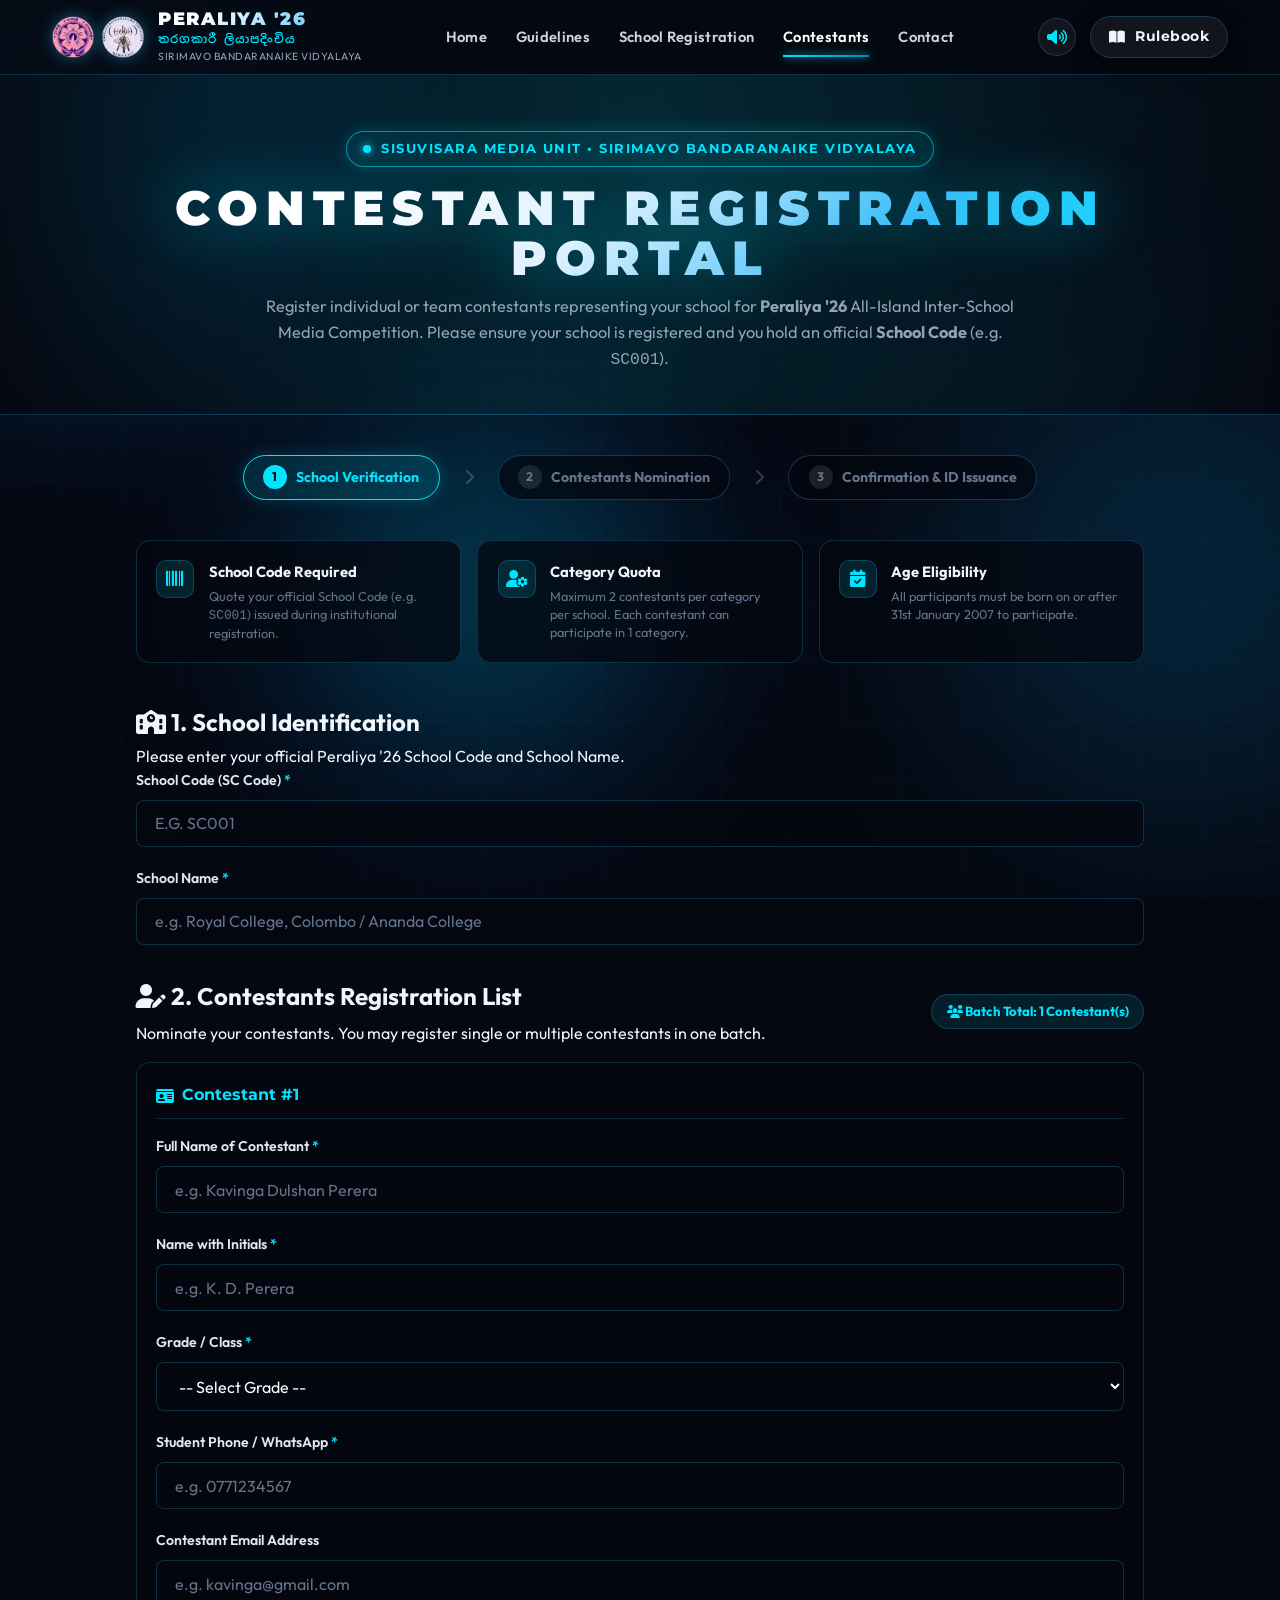
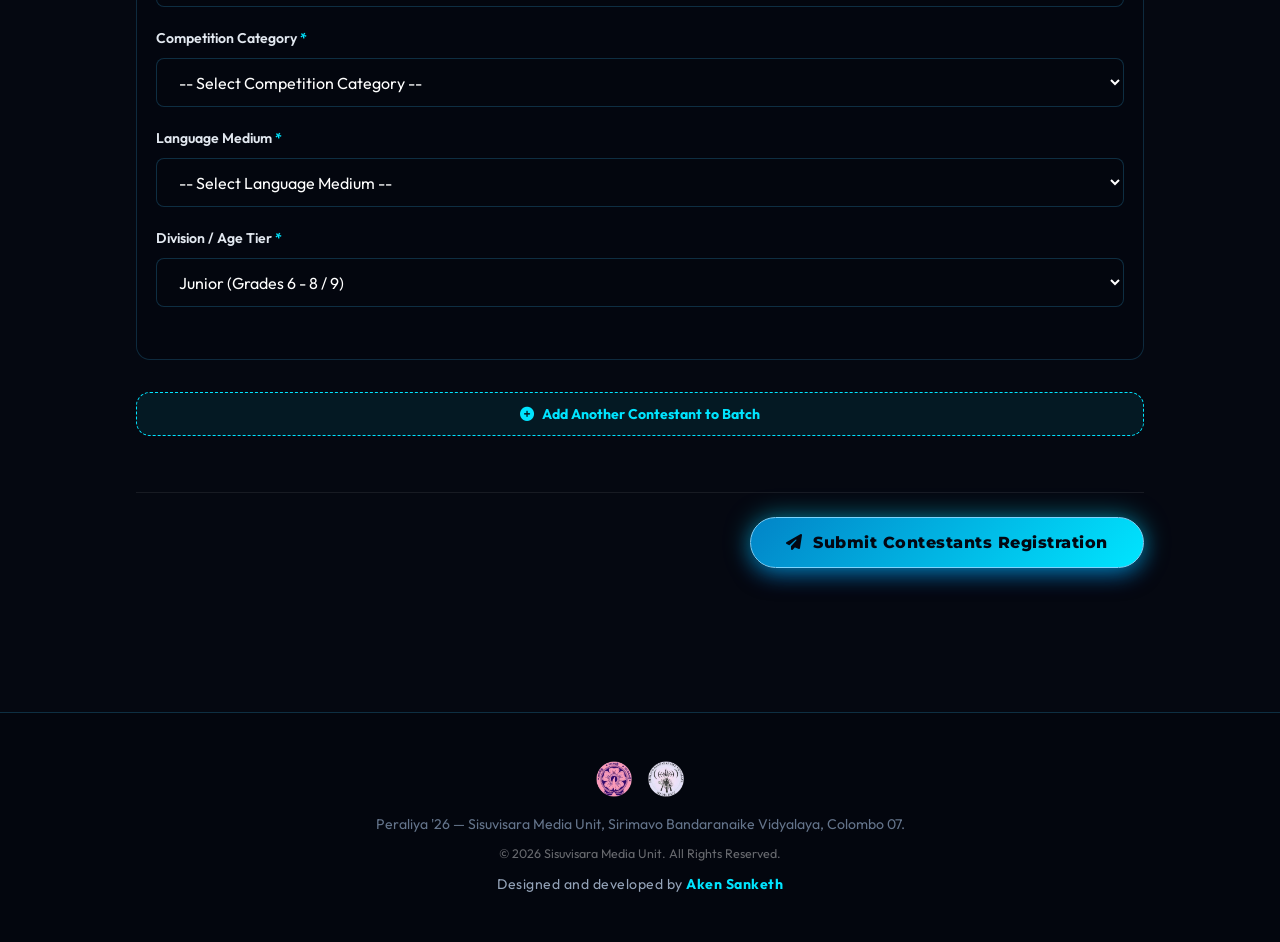
==== contestants.html @ d00009c5 "Update competition categories, contestants portal form fields, live Google Sheet verification, and f" ====
<!DOCTYPE html>
<html lang="en">

<head>
  <meta charset="UTF-8">
  <meta name="viewport" content="width=device-width, initial-scale=1.0">
  <title>Contestant Registration Portal — Peraliya '26 | Sirimavo Bandaranaike Vidyalaya</title>
  <meta name="description"
    content="Official contestant registration portal for Peraliya '26 All-Island Inter-School Media Competition organized by Sisuvisara Media Unit of Sirimavo Bandaranaike Vidyalaya.">
  <meta name="keywords"
    content="Peraliya 2026, Contestant Registration, Student Registration, Sirimavo Bandaranaike Vidyalaya, Sisuvisara Media Unit, Inter School Media Competition">

  <!-- Favicon -->
  <link rel="icon" type="image/png" href="assets/SBV_MediaUnit_logo.png">
  <link rel="apple-touch-icon" href="assets/SBV_MediaUnit_logo.png">

  <!-- Font Awesome Icons -->
  <link rel="stylesheet" href="https://cdnjs.cloudflare.com/ajax/libs/font-awesome/6.7.2/css/all.min.css">

  <!-- Core Stylesheet -->
  <link rel="stylesheet" href="styles.css">

  <style>
    .portal-hero {
      padding: 3.5rem 1rem 2.5rem;
      background: radial-gradient(circle at 50% 20%, rgba(0, 229, 255, 0.15) 0%, rgba(5, 8, 17, 0.98) 100%);
      border-bottom: 1px solid var(--border-cyan);
      text-align: center;
    }

    .portal-container {
      max-width: 1040px;
      margin: 0 auto;
      padding: 2.5rem 1rem 5rem;
    }

    .stepper-nav {
      display: flex;
      justify-content: center;
      align-items: center;
      gap: 1.5rem;
      margin-bottom: 2.5rem;
      flex-wrap: wrap;
    }

    .step-badge {
      display: flex;
      align-items: center;
      gap: 0.6rem;
      padding: 0.6rem 1.2rem;
      background: rgba(4, 7, 15, 0.7);
      border: 1px solid rgba(56, 189, 248, 0.25);
      border-radius: var(--radius-full);
      color: var(--text-muted);
      font-size: 0.88rem;
      font-weight: 700;
      transition: var(--transition);
    }

    .step-badge.active {
      background: rgba(0, 229, 255, 0.12);
      border-color: var(--color-cyan);
      color: var(--color-cyan);
      box-shadow: 0 0 15px rgba(0, 229, 255, 0.2);
    }

    .step-badge.completed {
      border-color: #10b981;
      color: #34d399;
      background: rgba(16, 185, 129, 0.1);
    }

    .step-num {
      width: 24px;
      height: 24px;
      border-radius: 50%;
      background: rgba(255, 255, 255, 0.1);
      display: flex;
      align-items: center;
      justify-content: center;
      font-size: 0.78rem;
    }

    .step-badge.active .step-num {
      background: var(--color-cyan);
      color: #050811;
    }

    .info-cards-grid {
      display: grid;
      grid-template-columns: repeat(auto-fit, minmax(220px, 1fr));
      gap: 1rem;
      margin-bottom: 2.5rem;
    }

    .info-card-item {
      background: rgba(4, 7, 15, 0.75);
      border: 1px solid rgba(56, 189, 248, 0.2);
      border-radius: var(--radius-md);
      padding: 1.2rem;
      display: flex;
      align-items: flex-start;
      gap: 0.9rem;
      backdrop-filter: blur(12px);
    }

    .info-card-icon {
      width: 38px;
      height: 38px;
      border-radius: 10px;
      background: rgba(0, 229, 255, 0.12);
      border: 1px solid var(--border-cyan);
      color: var(--color-cyan);
      display: flex;
      align-items: center;
      justify-content: center;
      font-size: 1.1rem;
      flex-shrink: 0;
    }

    .info-card-content h4 {
      color: #f1f5f9;
      font-size: 0.92rem;
      margin-bottom: 0.25rem;
    }

    .info-card-content p {
      color: var(--text-muted);
      font-size: 0.8rem;
      line-height: 1.4;
    }

    .verify-code-wrap {
      display: flex;
      gap: 0.75rem;
    }

    .btn-verify-code {
      background: linear-gradient(135deg, rgba(0, 229, 255, 0.2) 0%, rgba(2, 132, 199, 0.25) 100%);
      border: 1px solid var(--border-cyan-bright);
      color: var(--color-cyan);
      padding: 0 1.2rem;
      border-radius: var(--radius-md);
      font-weight: 700;
      cursor: pointer;
      white-space: nowrap;
      transition: var(--transition);
    }

    .btn-verify-code:hover {
      background: var(--color-cyan);
      color: #050811;
      box-shadow: 0 0 15px var(--color-cyan-glow);
    }

    .school-verification-status {
      margin-top: 0.5rem;
      font-size: 0.84rem;
      display: flex;
      align-items: center;
      gap: 0.4rem;
    }

    .contestant-card-header {
      display: flex;
      justify-content: space-between;
      align-items: center;
      margin-bottom: 1rem;
      padding-bottom: 0.6rem;
      border-bottom: 1px solid rgba(56, 189, 248, 0.2);
    }

    .contestant-card-title {
      font-family: var(--font-heading);
      color: var(--color-cyan);
      font-size: 1rem;
      font-weight: 700;
      display: flex;
      align-items: center;
      gap: 0.5rem;
    }

    .category-group-links {
      display: grid;
      grid-template-columns: repeat(auto-fit, minmax(220px, 1fr));
      gap: 0.75rem;
      margin-top: 1rem;
    }

    .cat-group-link-btn {
      display: flex;
      align-items: center;
      gap: 0.6rem;
      background: rgba(37, 211, 102, 0.1);
      border: 1px solid rgba(37, 211, 102, 0.3);
      color: #86efac;
      padding: 0.65rem 0.9rem;
      border-radius: var(--radius-md);
      text-decoration: none;
      font-size: 0.84rem;
      font-weight: 600;
      transition: var(--transition);
    }

    .cat-group-link-btn:hover {
      background: #25d366;
      color: #050811;
      box-shadow: 0 0 15px rgba(37, 211, 102, 0.4);
    }

    @media print {
      body { background: #fff !important; color: #000 !important; }
      .site-header, .site-footer, .ambient-fx-wrap, .grid-overlay, .portal-hero, .stepper-nav, .info-cards-grid, .btn-secondary-glass, .btn-primary-glow { display: none !important; }
      .modal-backdrop { background: transparent !important; }
      .modal-card { border: 1px solid #000 !important; background: #fff !important; color: #000 !important; box-shadow: none !important; max-width: 100% !important; }
      .modal-card * { color: #000 !important; }
    }
  </style>
</head>

<body>

  <!-- Ambient Background FX -->
  <div class="ambient-fx-wrap">
    <div class="glow-orb orb-1"></div>
    <div class="glow-orb orb-2"></div>
    <div class="glow-orb orb-3"></div>
  </div>
  <div class="grid-overlay"></div>

  <!-- Site Content Container -->
  <div class="site-content">

    <!-- Header / Navigation Bar -->
    <header class="site-header">
      <div class="container header-container">
        <a href="index.html" class="header-brand">
          <div class="header-logos">
            <img src="assets/SBV_logo.png" alt="Sirimavo Bandaranaike Vidyalaya" class="brand-crest" width="44"
              height="44">
            <img src="assets/SBV_MediaUnit_logo.png" alt="Sisuvisara Media Unit" class="brand-crest" width="44"
              height="44">
          </div>
          <div class="brand-text">
            <span class="brand-title">PERALIYA '26</span>
            <span class="brand-sinhala">තරගකාරී ලියාපදිංචිය</span>
            <span class="brand-school">Sirimavo Bandaranaike Vidyalaya</span>
          </div>
        </a>

        <!-- Desktop Navigation -->
        <nav class="desktop-nav" aria-label="Main Navigation">
          <a href="index.html" class="nav-link">Home</a>
          <a href="guidelines.html" class="nav-link">Guidelines</a>
          <a href="index.html#register" class="nav-link">School Registration</a>
          <a href="contestants.html" class="nav-link active">Contestants</a>
          <a href="index.html#contact" class="nav-link">Contact</a>
        </nav>

        <!-- Header Actions -->
        <div class="header-actions">
          <button type="button" class="btn-audio-toggle" id="audio-toggle-btn" aria-label="Toggle Interface Audio"
            title="Interface Audio">
            <i class="fa-solid fa-volume-high"></i>
          </button>
          <a href="guidelines.html" class="btn-secondary-glass" style="padding: 0.55rem 1.1rem; font-size: 0.88rem; text-decoration: none;">
            <i class="fa-solid fa-book-open"></i> Rulebook
          </a>
          <button type="button" class="hamburger" id="hamburger-btn" aria-label="Open Mobile Menu"
            aria-expanded="false">
            <span class="hamburger-line"></span>
            <span class="hamburger-line"></span>
            <span class="hamburger-line"></span>
          </button>
        </div>
      </div>
    </header>

    <!-- Mobile Navigation Drawer -->
    <div class="mobile-nav" id="mobile-nav" aria-label="Mobile Navigation">
      <div class="mobile-nav-links">
        <a href="index.html">Home</a>
        <a href="guidelines.html">Rules &amp; Regulations</a>
        <a href="index.html#register">School Registration</a>
        <a href="contestants.html">Contestant Registration</a>
        <a href="index.html#contact">Contact Unit</a>
      </div>
    </div>

    <!-- Main Portal Area -->
    <main>
      
      <!-- Hero Banner -->
      <section class="portal-hero">
        <div class="container">
          <div class="hero-tag-badge" style="margin-bottom: 1rem;">
            <span class="badge-pulse-dot"></span>
            <span>SISUVISARA MEDIA UNIT • SIRIMAVO BANDARANAIKE VIDYALAYA</span>
          </div>
          <h1 class="hero-main-title" style="font-size: clamp(2rem, 4.5vw, 3rem); margin-bottom: 0.6rem;">
            CONTESTANT REGISTRATION PORTAL
          </h1>
          <p style="color: var(--text-secondary); max-width: 760px; margin-inline: auto; font-size: 1.02rem; line-height: 1.6;">
            Register individual or team contestants representing your school for <strong>Peraliya '26</strong> All-Island Inter-School Media Competition. Please ensure your school is registered and you hold an official <strong>School Code</strong> (e.g. <code>SC001</code>).
          </p>
        </div>
      </section>

      <!-- Portal Form Container -->
      <div class="portal-container">

        <!-- Stepper Navigation Header -->
        <div class="stepper-nav">
          <div class="step-badge active" id="step-badge-1">
            <div class="step-num">1</div>
            <span>School Verification</span>
          </div>
          <div style="color: rgba(255, 255, 255, 0.2);"><i class="fa-solid fa-chevron-right"></i></div>
          <div class="step-badge" id="step-badge-2">
            <div class="step-num">2</div>
            <span>Contestants Nomination</span>
          </div>
          <div style="color: rgba(255, 255, 255, 0.2);"><i class="fa-solid fa-chevron-right"></i></div>
          <div class="step-badge" id="step-badge-3">
            <div class="step-num">3</div>
            <span>Confirmation &amp; ID Issuance</span>
          </div>
        </div>

        <!-- Information Quick Cards -->
        <div class="info-cards-grid">
          <div class="info-card-item">
            <div class="info-card-icon"><i class="fa-solid fa-barcode"></i></div>
            <div class="info-card-content">
              <h4>School Code Required</h4>
              <p>Quote your official School Code (e.g. <code>SC001</code>) issued during institutional registration.</p>
            </div>
          </div>
          <div class="info-card-item">
            <div class="info-card-icon"><i class="fa-solid fa-user-gear"></i></div>
            <div class="info-card-content">
              <h4>Category Quota</h4>
              <p>Maximum 2 contestants per category per school. Each contestant can participate in 1 category.</p>
            </div>
          </div>
          <div class="info-card-item">
            <div class="info-card-icon"><i class="fa-solid fa-calendar-check"></i></div>
            <div class="info-card-content">
              <h4>Age Eligibility</h4>
              <p>All participants must be born on or after 31st January 2007 to participate.</p>
            </div>
          </div>

        </div>

        <!-- Registration Form Card -->
        <div class="form-card-container">
          <form id="contestant-registration-form" novalidate>

            <!-- SECTION 1: SCHOOL IDENTIFICATION -->
            <div class="form-section-block" id="section-school-verification">
              <h2 class="form-section-title">
                <i class="fa-solid fa-school"></i>
                1. School Identification
              </h2>
              <p class="form-section-desc">
                Please enter your official Peraliya '26 School Code and School Name.
              </p>

              <div class="form-grid">
                <div class="form-group span-2">
                  <label for="school-code" class="form-label">
                    School Code (SC Code) <span class="required-star">*</span>
                  </label>
                  <input type="text" id="school-code" name="schoolCode" class="form-input"
                    placeholder="e.g. SC001" style="text-transform: uppercase;" required>
                </div>

                <div class="form-group span-2">
                  <label for="school-name" class="form-label">
                    School Name <span class="required-star">*</span>
                  </label>
                  <input type="text" id="school-name" name="schoolName" class="form-input"
                    placeholder="e.g. Royal College, Colombo / Ananda College" required>
                </div>
              </div>
            </div>

            <!-- SECTION 2: DYNAMIC CONTESTANTS NOMINATION -->
            <div class="form-section-block" id="section-contestants-list">
              <div style="display: flex; justify-content: space-between; align-items: center; flex-wrap: wrap; gap: 1rem; margin-bottom: 1rem;">
                <div>
                  <h2 class="form-section-title" style="margin-bottom: 0.2rem;">
                    <i class="fa-solid fa-user-pen"></i>
                    2. Contestants Registration List
                  </h2>
                  <p class="form-section-desc" style="margin-bottom: 0;">
                    Nominate your contestants. You may register single or multiple contestants in one batch.
                  </p>
                </div>
                <div style="background: rgba(0,229,255,0.1); border: 1px solid var(--border-cyan); border-radius: var(--radius-full); padding: 0.35rem 0.9rem; font-size: 0.82rem; color: var(--color-cyan); font-weight: 700;">
                  <i class="fa-solid fa-users"></i> Batch Total: <span id="contestant-count-badge">1</span> Contestant(s)
                </div>
              </div>

              <!-- Dynamic Contestants Wrap -->
              <div class="contestants-dynamic-wrap" id="contestants-dynamic-container">
                
                <!-- Contestant Entry Card (Template / Initial 1) -->
                <div class="contestant-entry-card" data-index="0">
                  <div class="contestant-card-header">
                    <span class="contestant-card-title">
                      <i class="fa-solid fa-id-card"></i> Contestant #1
                    </span>
                    <button type="button" class="btn-remove-contestant" title="Remove Contestant" style="display: none;" onclick="removeContestantCard(this)">
                      <i class="fa-solid fa-xmark"></i>
                    </button>
                  </div>

                  <div class="form-grid">
                    <div class="form-group span-2">
                      <label class="form-label">Full Name of Contestant <span class="required-star">*</span></label>
                      <input type="text" name="contestant_fullName_0" class="form-input contestant-fullname" placeholder="e.g. Kavinga Dulshan Perera" required>
                    </div>

                    <div class="form-group">
                      <label class="form-label">Name with Initials <span class="required-star">*</span></label>
                      <input type="text" name="contestant_shortName_0" class="form-input contestant-shortname" placeholder="e.g. K. D. Perera" required>
                    </div>

                    <div class="form-group">
                      <label class="form-label">Grade / Class <span class="required-star">*</span></label>
                      <select name="contestant_grade_0" class="form-select contestant-grade" required>
                        <option value="">-- Select Grade --</option>
                        <option value="Grade 6">Grade 6</option>
                        <option value="Grade 7">Grade 7</option>
                        <option value="Grade 8">Grade 8</option>
                        <option value="Grade 9">Grade 9</option>
                        <option value="Grade 10">Grade 10</option>
                        <option value="Grade 11">Grade 11</option>
                        <option value="Grade 12">Grade 12</option>
                        <option value="Grade 13">Grade 13</option>
                      </select>
                    </div>

                    <div class="form-group">
                      <label class="form-label">Student Phone / WhatsApp <span class="required-star">*</span></label>
                      <input type="tel" name="contestant_phone_0" class="form-input contestant-phone" placeholder="e.g. 0771234567" required>
                    </div>

                    <div class="form-group">
                      <label class="form-label">Contestant Email Address</label>
                      <input type="email" name="contestant_email_0" class="form-input contestant-email" placeholder="e.g. kavinga@gmail.com">
                    </div>

                    <div class="form-group span-2">
                      <label class="form-label">Competition Category <span class="required-star">*</span></label>
                      <select name="contestant_category_0" class="form-select contestant-category" required onchange="updateDivisionOptions(this)">
                        <option value="">-- Select Competition Category --</option>
                        <option value="News Presenting">News Presenting (ප්‍රවෘත්ති නිවේදනය)</option>
                        <option value="News Editing">News Editing (පුවත් සංස්කරණය)</option>
                        <option value="Program Presenting">Program Presenting (වැඩසටහන් ඉදිරිපත් කිරීම)</option>
                        <option value="Dubbing">Dubbing (හඬකැවීම්)</option>
                        <option value="Sports Commentary">Sports Commentary (ක්‍රීඩා විස්තර විචාරය)</option>
                        <option value="Cartoon Drawing">Cartoon Drawing (කාටූන් ඇඳීම)</option>
                        <option value="Photography">Photography (ඡායාරූපකරණය)</option>
                        <option value="Videography">Videography (වීඩියෝකරණය)</option>
                        <option value="Technical">Technical (තාක්ෂණික)</option>
                        <option value="Graphic Designing">Graphic Designing (ප්‍රස්ථාරික නිර්මාණකරණය)</option>
                      </select>
                    </div>

                    <div class="form-group">
                      <label class="form-label">Language Medium <span class="required-star">*</span></label>
                      <select name="contestant_medium_0" class="form-select contestant-medium" required>
                        <option value="">-- Select Language Medium --</option>
                        <option value="Sinhala">Sinhala (සිංහල)</option>
                        <option value="English">English</option>
                      </select>
                    </div>

                    <div class="form-group">
                      <label class="form-label">Division / Age Tier <span class="required-star">*</span></label>
                      <select name="contestant_division_0" class="form-select contestant-division" required>
                        <option value="Junior">Junior (Grades 6 - 8 / 9)</option>
                        <option value="Intermediate">Intermediate (Grades 9 - 11)</option>
                        <option value="Senior">Senior (Grades 12 - 13)</option>
                        <option value="Open">Open Category</option>
                      </select>
                    </div>


                  </div>
                </div>

              </div>

              <!-- Add Another Contestant Button -->
              <button type="button" class="btn-add-contestant" id="btn-add-contestant">
                <i class="fa-solid fa-plus-circle"></i> Add Another Contestant to Batch
              </button>
            </div>



            <!-- Submit Button Bar -->
            <div class="form-nav-buttons" style="justify-content: flex-end;">
              <button type="submit" class="btn-primary-glow" id="btn-submit-contestants" style="padding: 0.95rem 2.2rem; font-size: 1rem;">
                <i class="fa-solid fa-paper-plane"></i> Submit Contestants Registration
              </button>
            </div>

          </form>
        </div>

      </div>

    </main>

    <!-- Footer -->
    <footer class="site-footer" style="background: rgba(4, 7, 15, 0.95); border-top: 1px solid var(--border-cyan); padding: 3rem 1rem; text-align: center; margin-top: 4rem;">
      <div class="container">
        <div style="display: flex; justify-content: center; gap: 1rem; margin-bottom: 1rem;">
          <img src="assets/SBV_logo.png" alt="SBV Crest" width="36" height="36">
          <img src="assets/SBV_MediaUnit_logo.png" alt="Media Unit Crest" width="36" height="36">
        </div>
        <p style="color: var(--text-muted); font-size: 0.88rem; margin-bottom: 0.5rem;">
          Peraliya '26 — Sisuvisara Media Unit, Sirimavo Bandaranaike Vidyalaya, Colombo 07.
        </p>
        <p style="color: rgba(255, 255, 255, 0.4); font-size: 0.78rem;">
          &copy; 2026 Sisuvisara Media Unit. All Rights Reserved.
        </p>
        <p class="footer-credit" style="color: var(--text-secondary); font-size: 0.88rem; margin-top: 0.5rem; letter-spacing: 0.5px;">
          Designed and developed by <span style="color: var(--color-cyan); font-weight: 700;">Aken Sanketh</span>
        </p>
      </div>
    </footer>

  </div>

  <!-- SUCCESS CONFIRMATION MODAL -->
  <div id="contestants-success-modal" class="modal-backdrop" aria-hidden="true" style="display: none; position: fixed; inset: 0; background: rgba(2, 4, 10, 0.88); backdrop-filter: blur(16px); z-index: 9999; align-items: center; justify-content: center; padding: 1.5rem; overflow-y: auto;">
    <div class="modal-card" style="background: #060c1a; border: 1px solid var(--border-cyan); border-radius: var(--radius-lg); max-width: 720px; width: 100%; padding: clamp(1.5rem, 4vw, 2.5rem); box-shadow: 0 0 50px rgba(0, 229, 255, 0.25); position: relative;">
      
      <div style="text-align: center; margin-bottom: 1.5rem;">
        <div style="width: 64px; height: 64px; border-radius: 50%; background: rgba(0,229,255,0.15); border: 2px solid var(--color-cyan); color: var(--color-cyan); display: flex; align-items: center; justify-content: center; font-size: 1.8rem; margin: 0 auto 1rem; box-shadow: 0 0 25px var(--color-cyan-glow);">
          <i class="fa-solid fa-user-check"></i>
        </div>
        <h3 style="color: #ffffff; font-family: var(--font-heading); font-size: 1.6rem; margin-bottom: 0.3rem;">
          CONTESTANT REGISTRATION SUCCESSFUL!
        </h3>
        <p style="color: #94a3b8; font-size: 0.92rem;">
          Contestants have been registered for <strong id="modal-school-display">Peraliya '26</strong>.
        </p>
      </div>

      <!-- Registration Summary Table -->
      <div style="background: rgba(4,7,15,0.85); border: 1px dashed var(--border-cyan); border-radius: var(--radius-md); padding: 1.25rem; margin-bottom: 1.5rem; max-height: 240px; overflow-y: auto;">
        <div style="font-size: 0.78rem; text-transform: uppercase; color: var(--text-muted); letter-spacing: 1.5px; margin-bottom: 0.75rem; border-bottom: 1px solid rgba(56,189,248,0.2); padding-bottom: 0.4rem; display: flex; justify-content: space-between;">
          <span>Contestant Ref ID &amp; Name</span>
          <span>Category &amp; Medium</span>
        </div>
        <div id="modal-contestants-list">
          <!-- Dynamically populated -->
        </div>
      </div>

      <!-- Category WhatsApp Groups Notice -->
      <div style="background: rgba(37, 211, 102, 0.08); border: 1px solid rgba(37, 211, 102, 0.35); border-radius: var(--radius-md); padding: 1.25rem; margin-bottom: 1.5rem;">
        <div style="font-size: 0.95rem; font-weight: 700; color: #86efac; margin-bottom: 0.35rem; display: flex; align-items: center; gap: 0.5rem;">
          <i class="fa-brands fa-whatsapp" style="font-size: 1.25rem; color: #25d366;"></i>
          <span>Official Contestants Category WhatsApp Groups</span>
        </div>
        <p style="font-size: 0.84rem; color: #cbd5e1; line-height: 1.5; margin-bottom: 0.75rem;">
          Contestants must join their respective Category WhatsApp group to receive scripts, submission links, time slots, and competition announcements:
        </p>
        <div class="category-group-links" id="modal-whatsapp-links">
          <a href="https://chat.whatsapp.com/KbjkcNu6pmpCbvDxAJhKCp" target="_blank" class="cat-group-link-btn">
            <i class="fa-brands fa-whatsapp"></i> General Contestants Group
          </a>
        </div>
      </div>

      <!-- Modal Action Buttons -->
      <div style="display: flex; gap: 1rem; justify-content: center; flex-wrap: wrap;">
        <button type="button" class="btn-secondary-glass" onclick="window.print()" style="padding: 0.7rem 1.4rem;">
          <i class="fa-solid fa-print"></i> Print Confirmation Slip
        </button>
        <button type="button" class="btn-primary-glow" onclick="closeContestantModal()" style="padding: 0.7rem 2rem;">
          <i class="fa-solid fa-check"></i> Done &amp; Close
        </button>
      </div>

    </div>
  </div>

  <!-- Scripts -->
  <script src="config.js"></script>
  <script>
    // Audio Sound Effects Synthesizer (Matching app.js Web Audio API)
    const AudioFX = {
      ctx: null,
      init() {
        if (!this.ctx && typeof (window.AudioContext || window.webkitAudioContext) !== 'undefined') {
          this.ctx = new (window.AudioContext || window.webkitAudioContext)();
        }
      },
      playClick() {
        try {
          this.init();
          if (!this.ctx) return;
          const osc = this.ctx.createOscillator();
          const gain = this.ctx.createGain();
          osc.type = 'sine';
          osc.frequency.setValueAtTime(800, this.ctx.currentTime);
          osc.frequency.exponentialRampToValueAtTime(400, this.ctx.currentTime + 0.05);
          gain.gain.setValueAtTime(0.12, this.ctx.currentTime);
          gain.gain.exponentialRampToValueAtTime(0.01, this.ctx.currentTime + 0.05);
          osc.connect(gain);
          gain.connect(this.ctx.destination);
          osc.start();
          osc.stop(this.ctx.currentTime + 0.05);
        } catch (e) {}
      },
      playSuccess() {
        try {
          this.init();
          if (!this.ctx) return;
          const now = this.ctx.currentTime;
          const osc = this.ctx.createOscillator();
          const gain = this.ctx.createGain();
          osc.type = 'triangle';
          osc.frequency.setValueAtTime(523.25, now); // C5
          osc.frequency.setValueAtTime(659.25, now + 0.1); // E5
          osc.frequency.setValueAtTime(783.99, now + 0.2); // G5
          osc.frequency.setValueAtTime(1046.50, now + 0.3); // C6
          gain.gain.setValueAtTime(0.2, now);
          gain.gain.exponentialRampToValueAtTime(0.01, now + 0.5);
          osc.connect(gain);
          gain.connect(this.ctx.destination);
          osc.start(now);
          osc.stop(now + 0.5);
        } catch (e) {}
      }
    };

    let cardCount = 1;

    // Verify & Auto-fill School Code Function
    async function verifyAndAutofillSchoolCode(codeToVerify) {
      const codeInput = document.getElementById('school-code');
      const codeVal = (codeToVerify || codeInput.value).trim();
      const statusDiv = document.getElementById('school-verify-status');

      if (!codeVal) {
        statusDiv.innerHTML = '<span style="color: #f87171;"><i class="fa-solid fa-triangle-exclamation"></i> Please enter a School Code first.</span>';
        return;
      }

      codeInput.value = codeVal.toUpperCase();
      statusDiv.innerHTML = '<span style="color: var(--color-cyan);"><i class="fa-solid fa-spinner fa-spin"></i> Verifying code with database...</span>';

      let foundSchool = null;

      // 1. Direct Live Google Sheet CSV Fetch (Natively supports CORS Access-Control-Allow-Origin: *)
      try {
        const sheetId = typeof CONFIG !== 'undefined' && CONFIG.SPREADSHEET_ID ? CONFIG.SPREADSHEET_ID : "1fHLmBIICtzFRmSsMANHo2c6yxS1T7yDW-WPl58szVq4";
        const csvUrl = `https://docs.google.com/spreadsheets/d/${sheetId}/export?format=csv`;
        const csvRes = await fetch(csvUrl);
        if (csvRes.ok) {
          const csvText = await csvRes.text();
          
          // CSV Parser
          const parseCSVLines = (text) => {
            const rows = [];
            let row = [''];
            let inQuotes = false;
            for (let i = 0; i < text.length; i++) {
              const c = text[i];
              const next = text[i+1];
              if (c === '"') {
                if (inQuotes && next === '"') { row[row.length - 1] += '"'; i++; }
                else { inQuotes = !inQuotes; }
              } else if (c === ',' && !inQuotes) {
                row.push('');
              } else if ((c === '\r' || c === '\n') && !inQuotes) {
                if (c === '\r' && next === '\n') i++;
                rows.push(row);
                row = [''];
              } else {
                row[row.length - 1] += c;
              }
            }
            if (row.length > 1 || row[0] !== '') rows.push(row);
            return rows;
          };

          const rows = parseCSVLines(csvText);
          const targetCode = codeVal.toUpperCase();

          for (let r of rows) {
            const codeInRow = (r[1] || '').trim().toUpperCase();
            if (codeInRow === targetCode) {
              foundSchool = {
                valid: true,
                schoolCode: codeInRow,
                schoolName: (r[2] || '').trim(),
                teacherName: (r[7] || '').trim(),
                teacherPhone: (r[8] || r[9] || '').trim()
              };
              break;
            }
          }
        }
      } catch (csvErr) {
        console.warn('Google Sheet CSV direct lookup error:', csvErr);
      }

      // 2. Try Local Node Server API
      if (!foundSchool) {
        try {
          const res = await fetch(`/api/verify-school-code?code=${encodeURIComponent(codeVal)}`);
          const data = await res.json();
          if (data.valid && data.schoolName) {
            foundSchool = data;
          }
        } catch (err) {
          console.warn('Local API verify call failed:', err);
        }
      }

      // 3. Check Google Sheet Apps Script Web App endpoint if needed
      if (!foundSchool && typeof CONFIG !== 'undefined' && CONFIG.GOOGLE_SHEET_WEBAPP_URL) {
        try {
          const sheetRes = await fetch(`${CONFIG.GOOGLE_SHEET_WEBAPP_URL}?code=${encodeURIComponent(codeVal)}`);
          const sheetData = await sheetRes.json();
          if (sheetData.valid && sheetData.schoolName) {
            foundSchool = sheetData;
          }
        } catch (err) {
          console.warn('Google Sheet Apps Script verification lookup failed:', err);
        }
      }

      // Fallback check in pre-seeded database & browser localStorage history if API didn't return
      if (!foundSchool) {
        const preseededSchools = [
          { schoolCode: 'SC001', refCode: 'SC001', schoolName: 'D. S. Senanayake College', teacherName: 'Mrs. K. Jayawardena', teacherPhone: '0773456789' },
          { schoolCode: 'SC002', refCode: 'SC002', schoolName: 'Ananda College, Colombo 10', teacherName: 'Mr. Perera', teacherPhone: '0771234567' },
          { schoolCode: 'SC003', refCode: 'SC003', schoolName: 'Royal College, Colombo 07', teacherName: 'Mr. N. Fernando', teacherPhone: '0778772765' },
          { schoolCode: 'SC004', refCode: 'SC004', schoolName: 'Visakha Vidyalaya, Colombo 05', teacherName: 'Mrs. S. Silva', teacherPhone: '0712345678' },
          { schoolCode: 'SC005', refCode: 'SC005', schoolName: 'Sirimavo Bandaranaike Vidyalaya', teacherName: 'Ms. Thiyamini', teacherPhone: '0782376050' }
        ];

        try {
          const localRegs = JSON.parse(localStorage.getItem('peraliya_school_registrations') || '[]');
          const combinedList = [...localRegs, ...preseededSchools];

          const match = combinedList.find(r => 
            (r.schoolCode && r.schoolCode.toUpperCase() === codeVal.toUpperCase()) ||
            (r.refCode && r.refCode.toUpperCase() === codeVal.toUpperCase())
          );
          if (match) {
            foundSchool = {
              valid: true,
              schoolCode: match.schoolCode || match.refCode,
              schoolName: match.schoolName || match.school,
              teacherName: match.teacherName || '',
              teacherPhone: match.teacherPhone || match.teacherWhatsapp || ''
            };
          }
        } catch(e) {}
      }

      const nameField = document.getElementById('school-name');

      if (foundSchool && foundSchool.schoolName) {
        if (!nameField.value) {
          nameField.value = foundSchool.schoolName;
          nameField.style.transition = 'all 0.4s ease';
          nameField.style.borderColor = 'var(--color-cyan)';
          nameField.style.boxShadow = '0 0 15px rgba(0, 229, 255, 0.4)';
          setTimeout(() => { nameField.style.boxShadow = ''; }, 2500);
        }
      }
    }

    // Auto-fill school name when School Code input changes or loses focus
    document.getElementById('school-code').addEventListener('blur', function() {
      verifyAndAutofillSchoolCode();
    });

    // Auto-verify if code exists in URL parameters or recent browser registration
    window.addEventListener('DOMContentLoaded', function() {
      const urlParams = new URLSearchParams(window.location.search);
      const paramCode = urlParams.get('code') || urlParams.get('schoolCode') || localStorage.getItem('peraliya_last_registered_code');

      if (paramCode) {
        document.getElementById('school-code').value = paramCode.toUpperCase();
        verifyAndAutofillSchoolCode(paramCode);
      }
    });

    // Add Contestant Card
    document.getElementById('btn-add-contestant').addEventListener('click', function() {
      AudioFX.playClick();
      const container = document.getElementById('contestants-dynamic-container');
      const idx = cardCount;
      cardCount++;

      const newCard = document.createElement('div');
      newCard.className = 'contestant-entry-card';
      newCard.setAttribute('data-index', idx);
      newCard.innerHTML = `
        <div class="contestant-card-header">
          <span class="contestant-card-title">
            <i class="fa-solid fa-id-card"></i> Contestant #${idx + 1}
          </span>
          <button type="button" class="btn-remove-contestant" title="Remove Contestant" onclick="removeContestantCard(this)">
            <i class="fa-solid fa-xmark"></i>
          </button>
        </div>

        <div class="form-grid">
          <div class="form-group span-2">
            <label class="form-label">Full Name of Contestant <span class="required-star">*</span></label>
            <input type="text" name="contestant_fullName_${idx}" class="form-input contestant-fullname" placeholder="e.g. Contestant Full Name" required>
          </div>

          <div class="form-group">
            <label class="form-label">Name with Initials <span class="required-star">*</span></label>
            <input type="text" name="contestant_shortName_${idx}" class="form-input contestant-shortname" placeholder="e.g. K. D. Perera" required>
          </div>

          <div class="form-group">
            <label class="form-label">Grade / Class <span class="required-star">*</span></label>
            <select name="contestant_grade_${idx}" class="form-select contestant-grade" required>
              <option value="">-- Select Grade --</option>
              <option value="Grade 6">Grade 6</option>
              <option value="Grade 7">Grade 7</option>
              <option value="Grade 8">Grade 8</option>
              <option value="Grade 9">Grade 9</option>
              <option value="Grade 10">Grade 10</option>
              <option value="Grade 11">Grade 11</option>
              <option value="Grade 12">Grade 12</option>
              <option value="Grade 13">Grade 13</option>
            </select>
          </div>

          <div class="form-group">
            <label class="form-label">Student Phone / WhatsApp <span class="required-star">*</span></label>
            <input type="tel" name="contestant_phone_${idx}" class="form-input contestant-phone" placeholder="e.g. 0771234567" required>
          </div>

          <div class="form-group">
            <label class="form-label">Contestant Email Address</label>
            <input type="email" name="contestant_email_${idx}" class="form-input contestant-email" placeholder="e.g. contestant@gmail.com">
          </div>

          <div class="form-group span-2">
            <label class="form-label">Competition Category <span class="required-star">*</span></label>
            <select name="contestant_category_${idx}" class="form-select contestant-category" required onchange="updateDivisionOptions(this)">
              <option value="">-- Select Competition Category --</option>
              <option value="News Presenting">News Presenting (ප්‍රවෘත්ති නිවේදනය)</option>
              <option value="News Editing">News Editing (පුවත් සංස්කරණය)</option>
              <option value="Program Presenting">Program Presenting (වැඩසටහන් ඉදිරිපත් කිරීම)</option>
              <option value="Dubbing">Dubbing (හඬකැවීම්)</option>
              <option value="Sports Commentary">Sports Commentary (ක්‍රීඩා විස්තර විචාරය)</option>
              <option value="Cartoon Drawing">Cartoon Drawing (කාටූන් ඇඳීම)</option>
              <option value="Photography">Photography (ඡායාරූපකරණය)</option>
              <option value="Videography">Videography (වීඩියෝකරණය)</option>
              <option value="Technical">Technical (තාක්ෂණික)</option>
              <option value="Graphic Designing">Graphic Designing (ප්‍රස්ථාරික නිර්මාණකරණය)</option>
            </select>
          </div>

          <div class="form-group">
            <label class="form-label">Language Medium <span class="required-star">*</span></label>
            <select name="contestant_medium_${idx}" class="form-select contestant-medium" required>
              <option value="">-- Select Language Medium --</option>
              <option value="Sinhala">Sinhala (සිංහල)</option>
              <option value="English">English</option>
            </select>
          </div>

          <div class="form-group">
            <label class="form-label">Division / Age Tier <span class="required-star">*</span></label>
            <select name="contestant_division_${idx}" class="form-select contestant-division" required>
              <option value="Junior">Junior (Grades 6 - 8 / 9)</option>
              <option value="Intermediate">Intermediate (Grades 9 - 11)</option>
              <option value="Senior">Senior (Grades 12 - 13)</option>
              <option value="Open">Open Category</option>
            </select>
          </div>


        </div>
      `;

      container.appendChild(newCard);
      updateContestantCount();
      updateRemoveButtons();
    });

    function removeContestantCard(btn) {
      AudioFX.playClick();
      const card = btn.closest('.contestant-entry-card');
      if (card) {
        card.remove();
        updateContestantCount();
        updateRemoveButtons();
      }
    }

    function updateRemoveButtons() {
      const cards = document.querySelectorAll('.contestant-entry-card');
      cards.forEach((card, index) => {
        const removeBtn = card.querySelector('.btn-remove-contestant');
        if (removeBtn) {
          removeBtn.style.display = cards.length > 1 ? 'flex' : 'none';
        }
        const titleSpan = card.querySelector('.contestant-card-title');
        if (titleSpan) {
          titleSpan.innerHTML = `<i class="fa-solid fa-id-card"></i> Contestant #${index + 1}`;
        }
      });
    }

    function updateContestantCount() {
      const cards = document.querySelectorAll('.contestant-entry-card');
      document.getElementById('contestant-count-badge').innerText = cards.length;
    }

    function updateDivisionOptions(selectEl) {
      const card = selectEl.closest('.contestant-entry-card');
      if (!card) return;
      const divSelect = card.querySelector('.contestant-division');
      const cat = selectEl.value;

      const openCategories = [
        'Sports Commentary',
        'Cartoon Drawing',
        'Photography',
        'Videography',
        'Technical',
        'Technical Paper',
        'Graphic Designing'
      ];

      if (openCategories.includes(cat)) {
        divSelect.innerHTML = `<option value="Open" selected>Open Category</option>`;
      } else if (cat === 'Dubbing') {
        divSelect.innerHTML = `
          <option value="">-- Select Division --</option>
          <option value="Junior">Junior (Grades 6 - 9)</option>
          <option value="Senior">Senior (Grades 10 - 13)</option>
        `;
      } else if (cat === 'News Presenting' || cat === 'News Editing' || cat === 'Program Presenting') {
        divSelect.innerHTML = `
          <option value="">-- Select Division --</option>
          <option value="Junior">Junior (Grades 6 - 8)</option>
          <option value="Intermediate">Intermediate (Grades 9 - 11)</option>
          <option value="Senior">Senior (Grades 12 - 13)</option>
        `;
      } else {
        divSelect.innerHTML = `
          <option value="">-- Select Division --</option>
          <option value="Junior">Junior</option>
          <option value="Intermediate">Intermediate</option>
          <option value="Senior">Senior</option>
          <option value="Open">Open Category</option>
        `;
      }
    }

    // Form Submission Handler
    document.getElementById('contestant-registration-form').addEventListener('submit', async function(e) {
      e.preventDefault();
      AudioFX.playClick();

      const schoolCode = document.getElementById('school-code').value.trim();
      const schoolName = document.getElementById('school-name').value.trim();

      if (!schoolCode || !schoolName) {
        alert('Please fill out all required school identification fields.');
        return;
      }

      const cardElements = document.querySelectorAll('.contestant-entry-card');
      const contestants = [];

      for (let card of cardElements) {
        const fullName = card.querySelector('.contestant-fullname').value.trim();
        const shortName = card.querySelector('.contestant-shortname').value.trim();
        const grade = card.querySelector('.contestant-grade').value;
        const phone = card.querySelector('.contestant-phone').value.trim();
        const email = card.querySelector('.contestant-email').value.trim();
        const category = card.querySelector('.contestant-category').value;
        const medium = card.querySelector('.contestant-medium').value;
        const division = card.querySelector('.contestant-division').value;

        if (!fullName || !shortName || !grade || !phone || !category) {
          alert('Please fill out all required fields for every contestant card.');
          return;
        }

        contestants.push({
          fullName,
          nameWithInitials: shortName,
          grade,
          phone,
          email,
          category,
          medium,
          division
        });
      }

      const submitBtn = document.getElementById('btn-submit-contestants');
      submitBtn.disabled = true;
      submitBtn.innerHTML = '<i class="fa-solid fa-spinner fa-spin"></i> Submitting Registrations...';

      const payload = {
        type: 'contestant',
        schoolCode,
        schoolName,
        contestants
      };

      let registrationSuccess = false;
      let returnedContestants = null;

      // 1. Submit to Local Node API Backend (/api/register-contestants)
      try {
        const res = await fetch('/api/register-contestants', {
          method: 'POST',
          headers: { 'Content-Type': 'application/json' },
          body: JSON.stringify(payload)
        });
        const data = await res.json();
        if (data.success || data.status === 'success') {
          registrationSuccess = true;
          returnedContestants = data.contestants;
        }
      } catch (err) {
        console.warn('Local Node server unavailable, submitting to Google Sheets Web App:', err);
      }

      // 2. Submit to Google Sheets Database Web App Endpoint
      if (typeof CONFIG !== 'undefined' && CONFIG.GOOGLE_SHEET_WEBAPP_URL) {
        try {
          await fetch(CONFIG.GOOGLE_SHEET_WEBAPP_URL, {
            method: 'POST',
            mode: 'no-cors',
            headers: { 'Content-Type': 'application/json' },
            body: JSON.stringify(payload)
          });
          registrationSuccess = true;
        } catch (sheetErr) {
          console.warn('Direct Google Sheet submission error:', sheetErr);
        }
      }

      // 3. Save entry in local browser storage backup
      try {
        const existingLocal = JSON.parse(localStorage.getItem('peraliya_contestant_registrations') || '[]');
        existingLocal.push({
          timestamp: new Date().toISOString(),
          schoolCode,
          schoolName,
          contestants
        });
        localStorage.setItem('peraliya_contestant_registrations', JSON.stringify(existingLocal));
      } catch (e) {}

      AudioFX.playSuccess();
      const finalContestantsList = returnedContestants || contestants.map((c, idx) => ({
        ...c,
        contestantId: `CT-${schoolCode.toUpperCase()}-${String(idx + 1).padStart(3, '0')}`
      }));
      showSuccessModal(schoolName, finalContestantsList, schoolCode);
      
      // Make button unclickable & display 'Submitted Successfully'
      submitBtn.disabled = true;
      submitBtn.style.opacity = '0.6';
      submitBtn.style.cursor = 'not-allowed';
      submitBtn.style.pointerEvents = 'none';
      submitBtn.innerHTML = '<i class="fa-solid fa-circle-check"></i> Submitted Successfully';
    });

    function showSuccessModal(schoolName, contestantsList, schoolCode) {
      document.getElementById('modal-school-display').innerText = `${schoolName} (${schoolCode.toUpperCase()})`;
      
      const listContainer = document.getElementById('modal-contestants-list');
      listContainer.innerHTML = '';

      contestantsList.forEach(c => {
        const row = document.createElement('div');
        row.style.cssText = 'display: flex; justify-content: space-between; align-items: center; padding: 0.6rem 0; border-bottom: 1px rgba(255,255,255,0.06) solid; font-size: 0.9rem;';
        row.innerHTML = `
          <div>
            <div style="font-weight: 700; color: var(--color-cyan); font-family: var(--font-mono);">${c.contestantId || 'CT-' + schoolCode.toUpperCase()}</div>
            <div style="color: #f1f5f9; font-weight: 600;">${c.fullName || c.nameWithInitials}</div>
          </div>
          <div style="text-align: right;">
            <div style="color: #cbd5e1; font-weight: 600;">${c.category}</div>
            <div style="font-size: 0.78rem; color: var(--text-muted);">${c.medium} • ${c.division}</div>
          </div>
        `;
        listContainer.appendChild(row);
      });

      const modal = document.getElementById('contestants-success-modal');
      modal.style.display = 'flex';
      modal.setAttribute('aria-hidden', 'false');

      document.getElementById('step-badge-2').classList.add('completed');
      document.getElementById('step-badge-3').classList.add('active');
    }

    function closeContestantModal() {
      AudioFX.playClick();
      const modal = document.getElementById('contestants-success-modal');
      modal.style.display = 'none';
      modal.setAttribute('aria-hidden', 'true');
      document.getElementById('contestant-registration-form').reset();

      const submitBtn = document.getElementById('btn-submit-contestants');
      submitBtn.disabled = false;
      submitBtn.style.opacity = '';
      submitBtn.style.cursor = '';
      submitBtn.style.pointerEvents = '';
      submitBtn.innerHTML = '<i class="fa-solid fa-paper-plane"></i> Submit Contestants Registration';
    }

    // Toggle Mobile Nav
    const hamburgerBtn = document.getElementById('hamburger-btn');
    const mobileNav = document.getElementById('mobile-nav');
    if (hamburgerBtn && mobileNav) {
      hamburgerBtn.addEventListener('click', function() {
        const open = mobileNav.classList.toggle('active');
        hamburgerBtn.setAttribute('aria-expanded', open ? 'true' : 'false');
      });
    }
  </script>
</body>

</html>
---- styles.css ----
/* 
 * ==========================================================================
 * PERALIYA 2026 - SISUVISARA MEDIA UNIT
 * Sirimavo Bandaranaike Vidyalaya, Colombo 07
 * All-Island Inter-School Media Competition & Annual Media Day
 * Design System: Electric Cyber Cyan, Metallic Chrome, Obsidian Dark
 * Inspired by modern premium event portals (e.g. mcdssc.lk/ninnada)
 * ==========================================================================
 */

@import url('https://fonts.googleapis.com/css2?family=Cinzel+Decorative:wght@700&family=Montserrat:wght@400;500;600;700;800;900&family=Outfit:wght@300;400;500;600;700;800&family=Space+Grotesk:wght@500;700&family=Noto+Sans+Sinhala:wght@400;600;700;800&display=swap');

:root {
  /* Core Color Palette */
  --bg-deep: #050811;
  --bg-dark: #090f1d;
  --bg-card: rgba(13, 22, 41, 0.72);
  --bg-card-hover: rgba(18, 30, 56, 0.85);
  --bg-glass: rgba(255, 255, 255, 0.04);
  
  /* Primary Neon & Electric Accents */
  --color-cyan: #00e5ff;
  --color-cyan-glow: rgba(0, 229, 255, 0.35);
  --color-blue: #0284c7;
  --color-neon-blue: #0070f3;
  --color-cobalt: #0051ba;
  --color-ice: #e0f2fe;
  --color-gold: #fbbf24;
  --color-gold-glow: rgba(251, 191, 36, 0.3);
  
  /* Neutral & Text */
  --text-white: #ffffff;
  --text-primary: #f0f6fc;
  --text-secondary: #94a3b8;
  --text-muted: #64748b;
  --border-cyan: rgba(56, 189, 248, 0.22);
  --border-cyan-bright: rgba(0, 229, 255, 0.55);
  
  /* Typography */
  --font-main: 'Outfit', -apple-system, BlinkMacSystemFont, sans-serif;
  --font-heading: 'Montserrat', sans-serif;
  --font-display: 'Cinzel Decorative', serif;
  --font-mono: 'Space Grotesk', monospace;
  --font-sinhala: 'Noto Sans Sinhala', sans-serif;

  /* Transitions & Radii */
  --radius-sm: 8px;
  --radius-md: 14px;
  --radius-lg: 22px;
  --radius-full: 9999px;
  --transition: all 0.3s cubic-bezier(0.16, 1, 0.3, 1);
  --header-height: 74px;
}

/* Base Reset */
*, *::before, *::after {
  margin: 0;
  padding: 0;
  box-sizing: border-box;
}

html {
  scroll-behavior: smooth;
  scroll-padding-top: var(--header-height);
  overflow-x: hidden;
  max-width: 100%;
}

body {
  background-color: var(--bg-deep);
  color: var(--text-primary);
  font-family: var(--font-main);
  line-height: 1.65;
  overflow-x: hidden;
  -webkit-font-smoothing: antialiased;
  -moz-osx-font-smoothing: grayscale;
}

img, svg {
  max-width: 100%;
  height: auto;
  display: block;
}

a {
  color: inherit;
  text-decoration: none;
  transition: var(--transition);
}

button, input, select, textarea {
  font-family: inherit;
  font-size: inherit;
}

ul {
  list-style: none;
}

.container {
  width: 100%;
  max-width: 1240px;
  margin-inline: auto;
  padding-inline: clamp(1rem, 4vw, 2rem);
}

/* ==========================================================================
   PRELOADER
   ========================================================================== */
.preloader {
  position: fixed;
  inset: 0;
  background: #03060c;
  display: flex;
  justify-content: center;
  align-items: center;
  z-index: 999999;
  transition: opacity 0.8s ease, visibility 0.8s ease;
}

.preloader.hidden {
  opacity: 0;
  visibility: hidden;
  pointer-events: none;
}

.preloader-content {
  display: flex;
  flex-direction: column;
  align-items: center;
  gap: 1.8rem;
  text-align: center;
}

.preloader-badge {
  display: flex;
  align-items: center;
  gap: 1.4rem;
  animation: preloaderPulse 2.4s ease-in-out infinite alternate;
}

.preloader-event-logo {
  width: clamp(200px, 35vw, 320px);
  max-width: 90vw;
  height: auto;
  object-fit: contain;
  filter: drop-shadow(0 0 20px rgba(0, 229, 255, 0.6)) drop-shadow(0 0 40px rgba(0, 112, 243, 0.4));
  margin-bottom: 0.5rem;
  animation: preloaderLogoReveal 1.8s ease-out forwards;
}

@keyframes preloaderLogoReveal {
  0% { opacity: 0; transform: scale(0.92); }
  100% { opacity: 1; transform: scale(1); }
}

.preloader-logo {
  width: clamp(55px, 10vw, 75px);
  height: clamp(55px, 10vw, 75px);
  object-fit: contain;
  filter: drop-shadow(0 0 16px var(--color-cyan-glow));
}

.preloader-title {
  font-family: var(--font-heading);
  font-size: clamp(2rem, 6vw, 3.2rem);
  font-weight: 900;
  letter-spacing: 4px;
  background: linear-gradient(135deg, #ffffff 0%, #38bdf8 50%, #00e5ff 100%);
  -webkit-background-clip: text;
  -webkit-text-fill-color: transparent;
  text-transform: uppercase;
}

.preloader-sinhala {
  font-family: var(--font-sinhala);
  font-size: clamp(1.2rem, 3.5vw, 1.8rem);
  font-weight: 700;
  color: #38bdf8;
  letter-spacing: 2px;
}

.preloader-bar-wrap {
  width: clamp(220px, 35vw, 360px);
  height: 3px;
  background: rgba(255, 255, 255, 0.08);
  border-radius: 99px;
  overflow: hidden;
  position: relative;
}

.preloader-bar-fill {
  width: 0%;
  height: 100%;
  background: linear-gradient(90deg, transparent, #0070f3, #00e5ff, #ffffff, #00e5ff, transparent);
  animation: preloaderFill 2s cubic-bezier(0.16, 1, 0.3, 1) forwards;
}

.preloader-subtext {
  font-size: 0.78rem;
  letter-spacing: 3px;
  text-transform: uppercase;
  color: var(--text-secondary);
  font-family: var(--font-mono);
}

@keyframes preloaderFill {
  0% { width: 0%; }
  60% { width: 75%; }
  100% { width: 100%; }
}

@keyframes preloaderPulse {
  0% { transform: scale(0.97); opacity: 0.85; }
  100% { transform: scale(1.02); opacity: 1; filter: drop-shadow(0 0 25px rgba(0, 229, 255, 0.6)); }
}

/* ==========================================================================
   GLOWING AMBIENT ORBS & BACKGROUND
   ========================================================================== */
.ambient-fx-wrap {
  position: fixed;
  inset: 0;
  pointer-events: none;
  overflow: hidden;
  z-index: 0;
}

.glow-orb {
  position: absolute;
  border-radius: 50%;
  filter: blur(85px);
  opacity: 0.28;
  animation: floatOrb 18s ease-in-out infinite alternate;
}

.orb-1 {
  width: 500px;
  height: 500px;
  background: radial-gradient(circle, #00d2ff, #0051ba 70%, transparent);
  top: -100px;
  left: -150px;
  animation-duration: 22s;
}

.orb-2 {
  width: 600px;
  height: 600px;
  background: radial-gradient(circle, #0284c7, #0f172a 80%, transparent);
  top: 30%;
  right: -200px;
  animation-duration: 26s;
  animation-delay: -5s;
}

.orb-3 {
  width: 450px;
  height: 450px;
  background: radial-gradient(circle, #00e5ff, #002b80 75%, transparent);
  bottom: 10%;
  left: 20%;
  animation-duration: 20s;
  animation-delay: -9s;
}

.orb-4 {
  width: 350px;
  height: 350px;
  background: radial-gradient(circle, #38bdf8, transparent 70%);
  top: 70%;
  right: 15%;
  animation-duration: 16s;
}

@keyframes floatOrb {
  0% { transform: translate(0, 0) scale(1); }
  50% { transform: translate(60px, 40px) scale(1.1); }
  100% { transform: translate(-40px, 80px) scale(0.95); }
}

/* Subtle Grid Canvas */
.grid-overlay {
  position: fixed;
  inset: 0;
  background-image: 
    linear-gradient(rgba(56, 189, 248, 0.03) 1px, transparent 1px),
    linear-gradient(90deg, rgba(56, 189, 248, 0.03) 1px, transparent 1px);
  background-size: 60px 60px;
  pointer-events: none;
  z-index: 1;
}

/* Relative content stack */
.site-content {
  position: relative;
  z-index: 10;
}

/* ==========================================================================
   HEADER & NAVIGATION
   ========================================================================== */
.site-header {
  position: sticky;
  top: 0;
  z-index: 1000;
  background: rgba(5, 8, 17, 0.88);
  border-bottom: 1px solid var(--border-cyan);
  backdrop-filter: blur(16px);
  -webkit-backdrop-filter: blur(16px);
  transition: var(--transition);
}

.site-header.scrolled {
  background: rgba(4, 7, 15, 0.96);
  box-shadow: 0 10px 30px rgba(0, 0, 0, 0.7), 0 0 20px rgba(0, 229, 255, 0.1);
  border-bottom-color: rgba(0, 229, 255, 0.4);
}

.header-container {
  display: flex;
  align-items: center;
  justify-content: space-between;
  height: var(--header-height);
}

.header-brand {
  display: flex;
  align-items: center;
  gap: 0.9rem;
}

.header-logos {
  display: flex;
  align-items: center;
  gap: 0.5rem;
}

.brand-crest {
  width: 42px;
  height: 42px;
  object-fit: contain;
  filter: drop-shadow(0 0 8px rgba(56, 189, 248, 0.4));
  transition: var(--transition);
}

.brand-crest:hover {
  transform: scale(1.08) rotate(4deg);
}

.brand-text {
  display: flex;
  flex-direction: column;
}

.brand-title {
  font-family: var(--font-heading);
  font-weight: 900;
  font-size: 1.15rem;
  letter-spacing: 1.5px;
  background: linear-gradient(135deg, #ffffff 20%, #38bdf8 100%);
  -webkit-background-clip: text;
  -webkit-text-fill-color: transparent;
  line-height: 1.1;
}

.brand-sinhala {
  font-family: var(--font-sinhala);
  font-size: 0.72rem;
  color: var(--color-cyan);
  font-weight: 600;
  letter-spacing: 1px;
}

.brand-school {
  font-size: 0.65rem;
  color: var(--text-secondary);
  letter-spacing: 0.5px;
  text-transform: uppercase;
}

.desktop-nav {
  display: flex;
  align-items: center;
  gap: 1.8rem;
}

.nav-link {
  color: #cbd5e1;
  font-weight: 600;
  font-size: 0.92rem;
  letter-spacing: 0.3px;
  padding: 0.5rem 0;
  position: relative;
  transition: var(--transition);
}

.nav-link::after {
  content: '';
  position: absolute;
  bottom: 0;
  left: 0;
  width: 0;
  height: 2px;
  background: linear-gradient(90deg, var(--color-cyan), var(--color-blue));
  box-shadow: 0 0 8px var(--color-cyan);
  transition: width 0.3s ease;
}

.nav-link:hover,
.nav-link.active {
  color: #ffffff;
}

.nav-link:hover::after,
.nav-link.active::after {
  width: 100%;
}

/* Dropdown Menu */
.nav-has-dropdown {
  position: relative;
}

.nav-dropdown {
  position: absolute;
  top: 100%;
  left: -20px;
  min-width: 220px;
  background: rgba(9, 15, 29, 0.96);
  border: 1px solid var(--border-cyan);
  border-top: 2px solid var(--color-cyan);
  border-radius: var(--radius-md);
  box-shadow: 0 15px 35px rgba(0, 0, 0, 0.7), 0 0 20px rgba(0, 229, 255, 0.15);
  backdrop-filter: blur(20px);
  padding: 0.6rem 0;
  opacity: 0;
  visibility: hidden;
  transform: translateY(12px);
  transition: var(--transition);
  z-index: 100;
}

.nav-has-dropdown:hover .nav-dropdown {
  opacity: 1;
  visibility: visible;
  transform: translateY(0);
}

.nav-dropdown li a {
  display: block;
  padding: 0.65rem 1.25rem;
  color: var(--text-secondary);
  font-size: 0.88rem;
  font-weight: 500;
  border-left: 3px solid transparent;
  transition: var(--transition);
}

.nav-dropdown li a:hover {
  background: rgba(56, 189, 248, 0.08);
  color: var(--color-cyan);
  border-left-color: var(--color-cyan);
  padding-left: 1.5rem;
}

/* Header Action Buttons */
.header-actions {
  display: flex;
  align-items: center;
  gap: 0.85rem;
}

.btn-audio-toggle {
  background: rgba(255, 255, 255, 0.06);
  border: 1px solid var(--border-cyan);
  color: var(--color-cyan);
  width: 38px;
  height: 38px;
  border-radius: 50%;
  display: flex;
  align-items: center;
  justify-content: center;
  cursor: pointer;
  transition: var(--transition);
}

.btn-audio-toggle:hover {
  background: rgba(0, 229, 255, 0.15);
  box-shadow: 0 0 14px var(--color-cyan-glow);
  transform: scale(1.05);
}

.btn-header-cta {
  display: inline-flex;
  align-items: center;
  gap: 0.5rem;
  padding: 0.55rem 1.3rem;
  border-radius: var(--radius-full);
  font-size: 0.88rem;
  font-weight: 700;
  background: linear-gradient(135deg, #0070f3 0%, #00e5ff 100%);
  color: #030712;
  box-shadow: 0 0 18px rgba(0, 229, 255, 0.4);
  transition: var(--transition);
  border: none;
  cursor: pointer;
}

.btn-header-cta:hover {
  transform: translateY(-2px);
  box-shadow: 0 0 25px rgba(0, 229, 255, 0.7);
  filter: brightness(1.1);
}

/* Hamburger */
.hamburger {
  display: none;
  background: none;
  border: none;
  cursor: pointer;
  padding: 0.5rem;
}

.hamburger-line {
  display: block;
  width: 24px;
  height: 2px;
  margin: 5px 0;
  background: var(--color-cyan);
  border-radius: 2px;
  transition: var(--transition);
}

/* Mobile Nav Drawer */
.mobile-nav {
  position: fixed;
  inset: var(--header-height) 0 0 0;
  background: rgba(5, 8, 17, 0.98);
  backdrop-filter: blur(25px);
  border-top: 1px solid var(--border-cyan);
  padding: 2rem 1.5rem;
  display: flex;
  flex-direction: column;
  gap: 1.5rem;
  transform: translateX(100%);
  transition: transform 0.4s cubic-bezier(0.16, 1, 0.3, 1);
  overflow-y: auto;
  z-index: 999;
}

.mobile-nav.open {
  transform: translateX(0);
}

.mobile-nav-links {
  display: flex;
  flex-direction: column;
  gap: 1rem;
}

.mobile-nav-links a {
  font-size: 1.15rem;
  font-weight: 700;
  color: #f1f5f9;
  padding: 0.6rem 0;
  border-bottom: 1px solid rgba(255, 255, 255, 0.06);
}

/* ==========================================================================
   HERO SECTION
   ========================================================================== */
.hero-section {
  position: relative;
  min-height: calc(100vh - var(--header-height));
  display: flex;
  align-items: center;
  justify-content: center;
  padding: clamp(1.8rem, 4vw, 3.2rem) 0 clamp(2rem, 4vw, 3.5rem);
  overflow: hidden;
}

.hero-backdrop {
  position: absolute;
  inset: 0;
  background: radial-gradient(circle at 50% 30%, rgba(0, 112, 243, 0.15) 0%, rgba(5, 8, 17, 0.95) 70%, #050811 100%);
  z-index: 1;
}

.hero-grid-layout {
  position: relative;
  z-index: 2;
  display: flex;
  flex-direction: column;
  align-items: center;
  justify-content: center;
  text-align: center;
  max-width: 980px;
  margin-inline: auto;
  width: 100%;
}

.hero-info-column {
  display: flex;
  flex-direction: column;
  align-items: center;
  text-align: center;
  width: 100%;
}

/* Badges & Pill */
.hero-tag-badge {
  display: inline-flex;
  align-items: center;
  gap: 0.6rem;
  padding: 0.4rem 1rem;
  background: rgba(0, 229, 255, 0.08);
  border: 1px solid var(--border-cyan-bright);
  border-radius: var(--radius-full);
  color: var(--color-cyan);
  font-family: var(--font-heading);
  font-size: clamp(0.7rem, 1.6vw, 0.8rem);
  font-weight: 700;
  letter-spacing: 1.5px;
  text-transform: uppercase;
  margin-bottom: 0.8rem;
  box-shadow: 0 0 16px rgba(0, 229, 255, 0.2);
}

.badge-pulse-dot {
  width: 8px;
  height: 8px;
  background-color: var(--color-cyan);
  border-radius: 50%;
  box-shadow: 0 0 10px var(--color-cyan);
  animation: dotPulse 1.8s infinite;
}

@keyframes dotPulse {
  0%, 100% { opacity: 1; transform: scale(1); }
  50% { opacity: 0.4; transform: scale(0.7); }
}

.hero-event-logo-wrap {
  margin-bottom: 0.8rem;
  width: 100%;
  display: flex;
  justify-content: center;
}

.peraliya-hero-logo {
  width: clamp(220px, 32vw, 380px);
  max-width: 90vw;
  height: auto;
  object-fit: contain;
  margin-inline: auto;
  display: block;
  filter: drop-shadow(0 0 18px rgba(0, 229, 255, 0.5)) drop-shadow(0 0 40px rgba(0, 112, 243, 0.35));
  transition: transform 0.4s cubic-bezier(0.16, 1, 0.3, 1), filter 0.4s ease;
}

.peraliya-hero-logo:hover {
  transform: scale(1.03) translateY(-4px);
  filter: drop-shadow(0 0 28px rgba(0, 229, 255, 0.85)) drop-shadow(0 0 55px rgba(0, 112, 243, 0.5));
}

/* Titles */
.hero-sinhala-title {
  font-family: var(--font-sinhala);
  font-size: clamp(2.2rem, 7vw, 4rem);
  font-weight: 800;
  line-height: 1.05;
  background: linear-gradient(180deg, #ffffff 0%, #38bdf8 60%, #0284c7 100%);
  -webkit-background-clip: text;
  -webkit-text-fill-color: transparent;
  filter: drop-shadow(0 0 25px rgba(0, 229, 255, 0.4));
  margin-bottom: 0.2rem;
  letter-spacing: 2px;
}

.hero-main-title {
  font-family: var(--font-heading);
  font-size: clamp(2.4rem, 7vw, 4.6rem);
  font-weight: 900;
  letter-spacing: clamp(3px, 1.2vw, 8px);
  line-height: 1.05;
  text-transform: uppercase;
  background: linear-gradient(135deg, #ffffff 20%, #e0f2fe 45%, #38bdf8 70%, #00e5ff 100%);
  -webkit-background-clip: text;
  -webkit-text-fill-color: transparent;
  filter: drop-shadow(0 0 30px rgba(0, 229, 255, 0.45));
  margin-bottom: 0.8rem;
}

.hero-subtitle-box {
  margin-bottom: 1rem;
}

.hero-lead-text {
  font-family: var(--font-heading);
  font-size: clamp(0.9rem, 2vw, 1.2rem);
  font-weight: 700;
  letter-spacing: 1px;
  color: #e2e8f0;
  margin-bottom: 0.3rem;
  text-transform: uppercase;
}

.hero-highlight-phrase {
  display: block;
  font-family: var(--font-display);
  font-size: clamp(1rem, 2.4vw, 1.5rem);
  color: var(--color-cyan);
  letter-spacing: 1.5px;
  text-shadow: 0 0 18px var(--color-cyan-glow);
  margin-top: 0.2rem;
}

.hero-description {
  color: var(--text-secondary);
  font-size: clamp(0.88rem, 1.6vw, 1rem);
  max-width: 620px;
  margin-bottom: 1.4rem;
  line-height: 1.65;
}

/* Venue Pill */
.hero-venue-pill {
  display: inline-flex;
  align-items: center;
  gap: 0.75rem;
  padding: 0.65rem 1.3rem;
  background: rgba(13, 22, 41, 0.85);
  border: 1px solid var(--border-cyan);
  border-radius: var(--radius-md);
  color: #38bdf8;
  font-size: clamp(0.75rem, 1.6vw, 0.86rem);
  font-weight: 600;
  letter-spacing: 0.5px;
  margin-bottom: 1.4rem;
  box-shadow: 0 8px 24px rgba(0, 0, 0, 0.5), inset 0 0 12px rgba(56, 189, 248, 0.1);
}

.venue-icon {
  color: var(--color-cyan);
  font-size: 1.1rem;
}

/* Action Buttons */
.hero-cta-group {
  display: flex;
  flex-wrap: wrap;
  gap: 1rem;
  margin-bottom: 1.4rem;
  justify-content: center;
}

@media (max-width: 991px) {
  .hero-cta-group {
    justify-content: center;
  }
}

.btn-primary-glow {
  display: inline-flex;
  align-items: center;
  justify-content: center;
  gap: 0.65rem;
  padding: 0.95rem 2.2rem;
  border-radius: var(--radius-full);
  background: linear-gradient(135deg, #0284c7 0%, #00e5ff 100%);
  color: #030712;
  font-family: var(--font-heading);
  font-weight: 800;
  font-size: 1rem;
  letter-spacing: 0.5px;
  box-shadow: 0 0 25px rgba(0, 229, 255, 0.5), 0 10px 25px -5px rgba(0, 112, 243, 0.5);
  border: 1px solid #7dd3fc;
  cursor: pointer;
  transition: var(--transition);
}

.btn-primary-glow:hover {
  transform: translateY(-3px) scale(1.02);
  box-shadow: 0 0 38px rgba(0, 229, 255, 0.85), 0 15px 30px rgba(0, 112, 243, 0.6);
  color: #000;
}

.btn-secondary-glass {
  display: inline-flex;
  align-items: center;
  justify-content: center;
  gap: 0.65rem;
  padding: 0.95rem 1.9rem;
  border-radius: var(--radius-full);
  background: rgba(255, 255, 255, 0.06);
  border: 1px solid var(--border-cyan);
  color: #f1f5f9;
  font-family: var(--font-heading);
  font-weight: 700;
  font-size: 0.95rem;
  letter-spacing: 0.5px;
  backdrop-filter: blur(14px);
  box-shadow: 0 8px 24px rgba(0, 0, 0, 0.4);
  cursor: pointer;
  transition: var(--transition);
}

.btn-secondary-glass:hover {
  background: rgba(0, 229, 255, 0.12);
  border-color: var(--color-cyan);
  color: var(--color-cyan);
  transform: translateY(-3px);
  box-shadow: 0 12px 30px rgba(0, 0, 0, 0.5), 0 0 20px rgba(0, 229, 255, 0.3);
}

.btn-completed-glow {
  display: inline-flex;
  align-items: center;
  justify-content: center;
  gap: 0.75rem;
  padding: 0.95rem 2.4rem;
  border-radius: var(--radius-full);
  background: linear-gradient(135deg, #059669 0%, #10b981 50%, #34d399 100%);
  color: #ffffff;
  font-family: var(--font-heading);
  font-weight: 800;
  font-size: 1rem;
  letter-spacing: 0.8px;
  text-transform: uppercase;
  border: 1px solid #6ee7b7;
  box-shadow: 0 0 28px rgba(16, 185, 129, 0.6), 0 10px 25px -5px rgba(5, 150, 105, 0.5);
  cursor: pointer;
  transition: var(--transition);
  animation: pulseCompleted 2.5s infinite ease-in-out;
}

.btn-completed-glow:hover {
  transform: translateY(-2px) scale(1.02);
  box-shadow: 0 0 40px rgba(52, 211, 153, 0.85);
  color: #ffffff;
}

@keyframes pulseCompleted {
  0%, 100% { box-shadow: 0 0 25px rgba(16, 185, 129, 0.5); }
  50% { box-shadow: 0 0 40px rgba(52, 211, 153, 0.85); }
}

.btn-whatsapp-group {
  display: inline-flex;
  align-items: center;
  justify-content: center;
  gap: 0.75rem;
  padding: 0.95rem 2.2rem;
  border-radius: var(--radius-full);
  background: linear-gradient(135deg, #075e54 0%, #128c7e 30%, #25d366 100%);
  color: #ffffff !important;
  font-family: var(--font-heading);
  font-weight: 800;
  font-size: 1rem;
  letter-spacing: 0.5px;
  box-shadow: 0 0 25px rgba(37, 211, 102, 0.45), 0 8px 20px -4px rgba(7, 94, 84, 0.5);
  border: 1px solid #86efac;
  cursor: pointer;
  text-decoration: none;
  transition: var(--transition);
}

.btn-whatsapp-group:hover {
  transform: translateY(-3px) scale(1.02);
  box-shadow: 0 0 38px rgba(37, 211, 102, 0.8), 0 12px 28px rgba(7, 94, 84, 0.6);
  color: #ffffff !important;
  filter: brightness(1.08);
}

.btn-whatsapp-group i {
  font-size: 1.35rem;
}

/* Live Countdown Box */
.hero-countdown-box {
  background: rgba(10, 17, 34, 0.7);
  border: 1px solid var(--border-cyan);
  border-radius: var(--radius-lg);
  padding: 1.2rem 1.6rem;
  backdrop-filter: blur(16px);
  width: 100%;
  max-width: 480px;
}

.countdown-label {
  font-size: 0.75rem;
  text-transform: uppercase;
  letter-spacing: 2px;
  color: var(--text-muted);
  font-family: var(--font-mono);
  margin-bottom: 0.75rem;
  display: flex;
  align-items: center;
  gap: 0.5rem;
}

.countdown-grid {
  display: grid;
  grid-template-columns: repeat(4, 1fr);
  gap: 0.75rem;
  text-align: center;
}

.countdown-segment {
  background: rgba(2, 6, 17, 0.8);
  border: 1px solid rgba(56, 189, 248, 0.2);
  border-radius: var(--radius-sm);
  padding: 0.5rem 0.25rem;
}

.countdown-num {
  font-family: var(--font-mono);
  font-size: clamp(1.4rem, 3.2vw, 1.9rem);
  font-weight: 700;
  color: var(--color-cyan);
  line-height: 1;
  text-shadow: 0 0 12px var(--color-cyan-glow);
}

.countdown-unit {
  font-size: 0.65rem;
  text-transform: uppercase;
  color: var(--text-secondary);
  letter-spacing: 1px;
  margin-top: 0.3rem;
}

/* Hero Visual / Poster Showcase Column */
.hero-visual-column {
  display: flex;
  justify-content: center;
  align-items: center;
  position: relative;
}

.poster-card-wrap {
  position: relative;
  max-width: 440px;
  width: 100%;
  perspective: 1000px;
}

.poster-glow-backdrop {
  position: absolute;
  inset: -15px;
  background: radial-gradient(circle, rgba(0, 229, 255, 0.35) 0%, rgba(2, 132, 199, 0.2) 50%, transparent 75%);
  filter: blur(35px);
  border-radius: var(--radius-lg);
  z-index: 1;
  animation: posterGlowPulse 4s ease-in-out infinite alternate;
}

@keyframes posterGlowPulse {
  0% { opacity: 0.5; transform: scale(0.96); }
  100% { opacity: 0.9; transform: scale(1.04); }
}

.poster-card {
  position: relative;
  z-index: 2;
  border-radius: var(--radius-lg);
  overflow: hidden;
  border: 2px solid rgba(56, 189, 248, 0.45);
  box-shadow: 0 25px 50px -12px rgba(0, 0, 0, 0.8), 0 0 35px rgba(0, 229, 255, 0.25);
  transition: transform 0.5s cubic-bezier(0.16, 1, 0.3, 1), box-shadow 0.5s ease;
  background: #090f1d;
}

.poster-card:hover {
  transform: translateY(-8px) scale(1.02);
  border-color: var(--color-cyan);
  box-shadow: 0 35px 65px -15px rgba(0, 0, 0, 0.9), 0 0 50px rgba(0, 229, 255, 0.5);
}

.poster-image {
  width: 100%;
  height: auto;
  display: block;
  object-fit: cover;
}

.poster-interactive-badge {
  position: absolute;
  bottom: 16px;
  left: 16px;
  right: 16px;
  padding: 0.75rem 1.1rem;
  background: rgba(4, 7, 15, 0.85);
  backdrop-filter: blur(14px);
  border: 1px solid var(--border-cyan);
  border-radius: var(--radius-md);
  display: flex;
  align-items: center;
  justify-content: space-between;
}

.poster-tagline {
  font-family: var(--font-heading);
  font-size: 0.78rem;
  font-weight: 700;
  color: #ffffff;
  letter-spacing: 1px;
}

.poster-tagline span {
  color: var(--color-cyan);
}

.btn-zoom-poster {
  background: rgba(56, 189, 248, 0.15);
  border: 1px solid var(--border-cyan);
  color: var(--color-cyan);
  width: 32px;
  height: 32px;
  border-radius: 50%;
  display: flex;
  align-items: center;
  justify-content: center;
  cursor: pointer;
  transition: var(--transition);
}

.btn-zoom-poster:hover {
  background: var(--color-cyan);
  color: #030712;
}

/* ==========================================================================
   STATS SECTION (Inspired by mcdssc.lk/ninnada)
   ========================================================================== */
.stats-section {
  padding: clamp(3rem, 6vw, 5rem) 0;
  position: relative;
  border-top: 1px solid rgba(56, 189, 248, 0.12);
  border-bottom: 1px solid rgba(56, 189, 248, 0.12);
  background: rgba(7, 12, 24, 0.65);
}

.stats-grid {
  display: grid;
  grid-template-columns: repeat(2, 1fr);
  gap: clamp(1rem, 3vw, 2.5rem);
  justify-content: center;
}

@media (min-width: 900px) {
  .stats-grid {
    grid-template-columns: repeat(4, 1fr);
  }
}

.stat-card {
  background: rgba(9, 15, 29, 0.75);
  backdrop-filter: blur(16px);
  border: 1px solid var(--border-cyan);
  border-radius: var(--radius-lg);
  padding: clamp(1.5rem, 3vw, 2.5rem) 1.2rem;
  text-align: center;
  box-shadow: 0 10px 30px rgba(0, 0, 0, 0.4), inset 0 1px 1px rgba(255, 255, 255, 0.08);
  transition: var(--transition);
  position: relative;
  overflow: hidden;
}

.stat-card::before {
  content: '';
  position: absolute;
  top: 0;
  left: 50%;
  transform: translateX(-50%);
  width: 50%;
  height: 2px;
  background: linear-gradient(90deg, transparent, var(--color-cyan), transparent);
  opacity: 0;
  transition: var(--transition);
}

.stat-card:hover {
  transform: translateY(-6px) scale(1.03);
  border-color: var(--color-cyan);
  box-shadow: 0 18px 40px rgba(0, 0, 0, 0.6), 0 0 25px rgba(0, 229, 255, 0.3);
}

.stat-card:hover::before {
  opacity: 1;
  width: 80%;
}

.stat-number {
  font-family: var(--font-heading);
  font-size: clamp(2.4rem, 5vw, 3.8rem);
  font-weight: 900;
  line-height: 1.1;
  background: linear-gradient(135deg, #ffffff 0%, #38bdf8 50%, #00e5ff 100%);
  -webkit-background-clip: text;
  -webkit-text-fill-color: transparent;
  filter: drop-shadow(0 0 12px rgba(0, 229, 255, 0.35));
}

.stat-label {
  font-family: var(--font-heading);
  font-size: clamp(0.75rem, 1.6vw, 0.88rem);
  font-weight: 700;
  color: var(--text-secondary);
  letter-spacing: 2px;
  text-transform: uppercase;
  margin-top: 0.6rem;
}

.stats-footnote {
  text-align: center;
  margin-top: 2rem;
  color: var(--text-secondary);
  font-size: 0.95rem;
}

.stats-footnote span {
  color: var(--color-cyan);
  font-weight: 700;
}

/* ==========================================================================
   ABOUT PERALIYA & SISUVISARA SECTION
   ========================================================================== */
.about-section {
  padding: clamp(4rem, 8vw, 7rem) 0;
  position: relative;
}

.section-head {
  text-align: center;
  max-width: 800px;
  margin-inline: auto;
  margin-bottom: clamp(2.5rem, 6vw, 4.5rem);
}

.section-subtitle {
  font-family: var(--font-mono);
  font-size: clamp(0.75rem, 1.8vw, 0.88rem);
  letter-spacing: 3px;
  color: var(--color-cyan);
  text-transform: uppercase;
  margin-bottom: 0.8rem;
  display: block;
}

.section-title {
  font-family: var(--font-heading);
  font-size: clamp(2rem, 5vw, 3.4rem);
  font-weight: 900;
  letter-spacing: 1px;
  text-transform: uppercase;
  background: linear-gradient(135deg, #ffffff 30%, #38bdf8 100%);
  -webkit-background-clip: text;
  -webkit-text-fill-color: transparent;
  margin-bottom: 1.2rem;
}

.section-lead {
  color: var(--text-secondary);
  font-size: clamp(0.95rem, 2vw, 1.15rem);
  line-height: 1.75;
}

.about-grid {
  display: grid;
  grid-template-columns: 1fr;
  gap: 2.5rem;
  align-items: center;
}

@media (min-width: 992px) {
  .about-grid {
    grid-template-columns: 1.1fr 0.9fr;
  }
}

.about-card {
  background: var(--bg-card);
  backdrop-filter: blur(20px);
  border: 1px solid var(--border-cyan);
  border-radius: var(--radius-lg);
  padding: clamp(1.8rem, 4vw, 3rem);
  box-shadow: 0 15px 35px rgba(0, 0, 0, 0.5);
  position: relative;
  overflow: hidden;
}

.about-card::after {
  content: '';
  position: absolute;
  bottom: 0;
  right: 0;
  width: 150px;
  height: 150px;
  background: radial-gradient(circle, rgba(0, 229, 255, 0.12), transparent 70%);
  pointer-events: none;
}

.about-text {
  color: #cbd5e1;
  font-size: clamp(0.95rem, 1.8vw, 1.05rem);
  line-height: 1.8;
  margin-bottom: 1.5rem;
  text-align: justify;
}

.about-highlight-box {
  background: rgba(0, 229, 255, 0.06);
  border-left: 4px solid var(--color-cyan);
  padding: 1.2rem 1.4rem;
  border-radius: 0 var(--radius-md) var(--radius-md) 0;
  margin-bottom: 1.5rem;
}

.about-highlight-box p {
  color: #e2e8f0;
  font-size: 0.95rem;
  font-style: italic;
  line-height: 1.6;
}

.about-features-list {
  display: grid;
  grid-template-columns: 1fr;
  gap: 1rem;
  margin-top: 1.8rem;
}

@media (min-width: 600px) {
  .about-features-list {
    grid-template-columns: 1fr 1fr;
  }
}

.about-feature-item {
  display: flex;
  align-items: center;
  gap: 0.75rem;
  color: #f1f5f9;
  font-weight: 600;
  font-size: 0.92rem;
}

.feature-check-icon {
  width: 22px;
  height: 22px;
  border-radius: 50%;
  background: rgba(0, 229, 255, 0.15);
  border: 1px solid var(--color-cyan);
  color: var(--color-cyan);
  display: flex;
  align-items: center;
  justify-content: center;
  font-size: 0.75rem;
  flex-shrink: 0;
}

/* About Visual Side */
.about-visual-side {
  display: flex;
  flex-direction: column;
  gap: 1.5rem;
}

.stage-preview-card {
  position: relative;
  border-radius: var(--radius-lg);
  overflow: hidden;
  border: 1px solid var(--border-cyan);
  box-shadow: 0 15px 35px rgba(0, 0, 0, 0.6);
}

.stage-preview-img {
  width: 100%;
  height: 280px;
  object-fit: cover;
  transition: transform 0.6s ease;
}

.stage-preview-card:hover .stage-preview-img {
  transform: scale(1.05);
}

.stage-overlay {
  position: absolute;
  inset: 0;
  background: linear-gradient(180deg, transparent 40%, rgba(5, 8, 17, 0.92) 100%);
  display: flex;
  flex-direction: column;
  justify-content: flex-end;
  padding: 1.5rem;
}

.stage-caption-title {
  font-family: var(--font-heading);
  font-size: 1.15rem;
  font-weight: 700;
  color: #ffffff;
  margin-bottom: 0.2rem;
}

.stage-caption-sub {
  color: var(--color-cyan);
  font-size: 0.85rem;
}

/* ==========================================================================
   CHAMPIONSHIP TROPHY & HONORS SECTION (R.I.T. Alles Shield equivalent)
   ========================================================================== */
.trophy-section {
  padding: clamp(4rem, 8vw, 7rem) 0;
  position: relative;
  background: radial-gradient(circle at 50% 50%, rgba(0, 112, 243, 0.1) 0%, transparent 70%);
}

.trophy-badge {
  display: inline-block;
  padding: 0.6rem 1.6rem;
  border-radius: var(--radius-full);
  background: rgba(0, 229, 255, 0.08);
  border: 1px solid var(--border-cyan-bright);
  color: var(--color-cyan);
  font-family: var(--font-heading);
  font-size: clamp(0.82rem, 1.8vw, 0.95rem);
  font-weight: 700;
  letter-spacing: 1px;
  text-transform: uppercase;
  margin-bottom: 1.5rem;
  box-shadow: 0 0 20px rgba(0, 229, 255, 0.3);
}

.trophy-grid {
  display: grid;
  grid-template-columns: 1fr;
  align-items: center;
  gap: clamp(2rem, 5vw, 4rem);
}

@media (min-width: 992px) {
  .trophy-grid {
    grid-template-columns: 1fr 1fr;
  }
}

/* 3D Floating Trophy Wrapper */
.trophy-display-wrap {
  display: flex;
  justify-content: center;
  position: relative;
}

.trophy-levitate {
  animation: trophyFloat 4.5s ease-in-out infinite;
  position: relative;
  z-index: 2;
}

@keyframes trophyFloat {
  0%, 100% { transform: translateY(0); }
  50% { transform: translateY(-12px); }
}

.trophy-img {
  width: clamp(240px, 45vw, 380px);
  height: auto;
  object-fit: contain;
  filter: drop-shadow(0 0 25px rgba(0, 229, 255, 0.4)) drop-shadow(0 20px 30px rgba(0, 0, 0, 0.8));
  cursor: pointer;
  transition: transform 0.4s cubic-bezier(0.34, 1.56, 0.64, 1), filter 0.4s ease;
  border-radius: var(--radius-lg);
}

.trophy-img:hover {
  transform: scale(1.05) translateY(-5px);
  filter: drop-shadow(0 0 40px rgba(0, 229, 255, 0.8)) drop-shadow(0 25px 40px rgba(0, 0, 0, 0.9));
}

.trophy-pedestal-glow {
  position: absolute;
  bottom: 0;
  left: 50%;
  transform: translateX(-50%);
  width: 280px;
  height: 40px;
  background: radial-gradient(ellipse at center, rgba(0, 229, 255, 0.5) 0%, rgba(2, 132, 199, 0.2) 60%, transparent 80%);
  filter: blur(12px);
  z-index: 1;
}

/* Trophy Info Side */
.trophy-info-card {
  background: var(--bg-card);
  backdrop-filter: blur(20px) saturate(180%);
  border: 1px solid var(--border-cyan);
  border-radius: var(--radius-lg);
  padding: clamp(2rem, 4vw, 3rem);
  box-shadow: 0 15px 40px rgba(0, 0, 0, 0.6), inset 0 1px 1px rgba(255, 255, 255, 0.15);
  transition: var(--transition);
}

.trophy-info-card:hover {
  border-color: var(--color-cyan);
  box-shadow: 0 20px 50px rgba(0, 0, 0, 0.7), 0 0 30px rgba(0, 229, 255, 0.25);
  transform: translateY(-4px);
}

.trophy-card-title {
  font-family: var(--font-heading);
  font-size: clamp(1.4rem, 3vw, 2rem);
  font-weight: 900;
  color: #ffffff;
  margin-bottom: 0.5rem;
  letter-spacing: 0.5px;
}

.trophy-card-tag {
  color: var(--color-cyan);
  font-weight: 700;
  font-size: 0.95rem;
  letter-spacing: 1px;
  margin-bottom: 1.4rem;
  display: block;
}

.trophy-desc {
  color: #cbd5e1;
  font-size: 1rem;
  line-height: 1.8;
  text-align: justify;
  margin-bottom: 1.8rem;
}

.trophy-shield-subcard {
  background: rgba(2, 6, 17, 0.6);
  border: 1px solid rgba(56, 189, 248, 0.25);
  border-radius: var(--radius-md);
  padding: 1.2rem;
  margin-bottom: 2rem;
}

.trophy-shield-title {
  font-size: 0.95rem;
  font-weight: 700;
  color: var(--color-gold);
  margin-bottom: 0.4rem;
  display: flex;
  align-items: center;
  gap: 0.5rem;
}

.trophy-shield-desc {
  font-size: 0.88rem;
  color: var(--text-secondary);
  line-height: 1.6;
}

/* ==========================================================================
   COMPETITION CATEGORIES SECTION
   ========================================================================== */
.categories-section {
  padding: clamp(4rem, 8vw, 7rem) 0;
  position: relative;
  background: rgba(7, 12, 24, 0.4);
}

.category-tabs {
  display: flex;
  flex-wrap: wrap;
  justify-content: center;
  gap: 0.75rem;
  margin-bottom: 3rem;
}

.cat-tab-btn {
  padding: 0.65rem 1.4rem;
  background: rgba(255, 255, 255, 0.05);
  border: 1px solid var(--border-cyan);
  border-radius: var(--radius-full);
  color: #cbd5e1;
  font-size: 0.88rem;
  font-weight: 700;
  cursor: pointer;
  transition: var(--transition);
}

.cat-tab-btn:hover {
  background: rgba(0, 229, 255, 0.12);
  color: #ffffff;
  border-color: var(--color-cyan);
}

.cat-tab-btn.active {
  background: linear-gradient(135deg, #0284c7 0%, #00e5ff 100%);
  color: #030712;
  border-color: #38bdf8;
  box-shadow: 0 0 18px rgba(0, 229, 255, 0.4);
}

.categories-grid {
  display: grid;
  grid-template-columns: 1fr;
  gap: clamp(1rem, 2.5vw, 1.8rem);
}

@media (min-width: 640px) {
  .categories-grid {
    grid-template-columns: repeat(2, 1fr);
  }
}

@media (min-width: 1024px) {
  .categories-grid {
    grid-template-columns: repeat(3, 1fr);
  }
}

@media (min-width: 1200px) {
  .categories-grid {
    grid-template-columns: repeat(4, 1fr);
  }
}

/* Category Box (Inspired by mcdssc.lk category boxes) */
.category-box {
  background: rgba(10, 17, 34, 0.8);
  border: 1px solid var(--border-cyan);
  border-radius: var(--radius-lg);
  padding: 1.6rem;
  display: flex;
  flex-direction: column;
  justify-content: space-between;
  backdrop-filter: blur(14px);
  box-shadow: 0 10px 25px rgba(0, 0, 0, 0.4);
  transition: var(--transition);
  position: relative;
  overflow: hidden;
}

.category-box::before {
  content: '';
  position: absolute;
  top: 0;
  left: 0;
  right: 0;
  height: 3px;
  background: linear-gradient(90deg, transparent, var(--color-cyan), transparent);
  opacity: 0;
  transition: var(--transition);
}

.category-box:hover {
  transform: translateY(-5px);
  border-color: var(--color-cyan);
  box-shadow: 0 15px 35px rgba(0, 0, 0, 0.6), 0 0 25px rgba(0, 229, 255, 0.2);
  background: rgba(14, 23, 44, 0.9);
}

.category-box:hover::before {
  opacity: 1;
}

.cat-header {
  display: flex;
  align-items: flex-start;
  justify-content: space-between;
  gap: 0.5rem;
  margin-bottom: 1rem;
}

.cat-icon-wrap {
  width: 44px;
  height: 44px;
  border-radius: var(--radius-md);
  background: rgba(0, 229, 255, 0.1);
  border: 1px solid var(--border-cyan);
  color: var(--color-cyan);
  display: flex;
  align-items: center;
  justify-content: center;
  font-size: 1.2rem;
  flex-shrink: 0;
}

.cat-badge-mode {
  font-size: 0.68rem;
  font-weight: 700;
  text-transform: uppercase;
  letter-spacing: 1px;
  padding: 0.25rem 0.6rem;
  border-radius: var(--radius-full);
  background: rgba(56, 189, 248, 0.12);
  color: var(--color-cyan);
  border: 1px solid rgba(56, 189, 248, 0.3);
}

.cat-badge-mode.online {
  background: rgba(251, 191, 36, 0.12);
  color: var(--color-gold);
  border-color: rgba(251, 191, 36, 0.3);
}

.cat-title {
  font-family: var(--font-heading);
  font-size: 1.15rem;
  font-weight: 800;
  color: #ffffff;
  margin-bottom: 0.3rem;
  line-height: 1.25;
}

.cat-sinhala {
  font-family: var(--font-sinhala);
  font-size: 0.85rem;
  color: #38bdf8;
  margin-bottom: 0.9rem;
  display: block;
}

.cat-details-list {
  font-size: 0.84rem;
  color: var(--text-secondary);
  line-height: 1.6;
  margin-bottom: 1.4rem;
  border-top: 1px dashed rgba(255, 255, 255, 0.08);
  padding-top: 0.8rem;
}

.cat-details-list li {
  margin-bottom: 0.35rem;
}

.cat-details-list strong {
  color: #e2e8f0;
}

.cat-footer {
  margin-top: auto;
  border-top: 1px solid rgba(255, 255, 255, 0.06);
  padding-top: 1rem;
  display: flex;
  align-items: center;
  justify-content: space-between;
}

.btn-cat-details {
  background: none;
  border: none;
  color: var(--color-cyan);
  font-size: 0.84rem;
  font-weight: 700;
  display: inline-flex;
  align-items: center;
  gap: 0.4rem;
  cursor: pointer;
  padding: 0;
  transition: var(--transition);
}

.btn-cat-details:hover {
  color: #ffffff;
  transform: translateX(4px);
}

/* Category Detail Modal */
.modal-backdrop {
  position: fixed;
  inset: 0;
  background: rgba(3, 6, 12, 0.85);
  backdrop-filter: blur(16px);
  z-index: 10000;
  display: flex;
  align-items: center;
  justify-content: center;
  padding: 1.5rem;
  opacity: 0;
  visibility: hidden;
  transition: var(--transition);
}

.modal-backdrop.open {
  opacity: 1;
  visibility: visible;
}

.modal-box {
  background: #090f1d;
  border: 1px solid var(--border-cyan);
  border-radius: var(--radius-lg);
  max-width: 650px;
  width: 100%;
  max-height: 85vh;
  overflow-y: auto;
  padding: clamp(1.8rem, 4vw, 2.5rem);
  box-shadow: 0 25px 60px rgba(0, 0, 0, 0.9), 0 0 35px rgba(0, 229, 255, 0.2);
  position: relative;
  transform: scale(0.95);
  transition: transform 0.3s ease;
}

.modal-backdrop.open .modal-box {
  transform: scale(1);
}

.modal-close-btn {
  position: absolute;
  top: 1.2rem;
  right: 1.2rem;
  background: rgba(255, 255, 255, 0.08);
  border: 1px solid var(--border-cyan);
  color: #ffffff;
  width: 36px;
  height: 36px;
  border-radius: 50%;
  display: flex;
  align-items: center;
  justify-content: center;
  cursor: pointer;
  transition: var(--transition);
}

.modal-close-btn:hover {
  background: var(--color-cyan);
  color: #000;
  transform: rotate(90deg);
}

/* ==========================================================================
   WORKSHOP SERIES & SCHEDULE SECTION
   ========================================================================== */
.schedule-section {
  padding: clamp(4rem, 8vw, 7rem) 0;
  position: relative;
}

.timeline-wrap {
  position: relative;
  max-width: 850px;
  margin-inline: auto;
  padding: 2rem 0;
}

.timeline-wrap::before {
  content: '';
  position: absolute;
  top: 0;
  bottom: 0;
  left: 20px;
  width: 2px;
  background: linear-gradient(180deg, var(--color-cyan), var(--color-blue), transparent);
}

@media (min-width: 768px) {
  .timeline-wrap::before {
    left: 50%;
    transform: translateX(-50%);
  }
}

.timeline-item {
  position: relative;
  margin-bottom: 2.5rem;
}

.timeline-dot {
  position: absolute;
  top: 24px;
  left: 13px;
  width: 16px;
  height: 16px;
  border-radius: 50%;
  background: var(--color-cyan);
  box-shadow: 0 0 15px var(--color-cyan);
  z-index: 2;
}

@media (min-width: 768px) {
  .timeline-dot {
    left: 50%;
    transform: translateX(-50%);
  }
}

.timeline-content {
  margin-left: 50px;
  background: var(--bg-card);
  border: 1px solid var(--border-cyan);
  border-radius: var(--radius-lg);
  padding: 1.6rem;
  backdrop-filter: blur(14px);
  box-shadow: 0 10px 30px rgba(0, 0, 0, 0.4);
  transition: var(--transition);
}

.timeline-content:hover {
  border-color: var(--color-cyan);
  transform: translateY(-3px);
  box-shadow: 0 15px 35px rgba(0, 0, 0, 0.6), 0 0 20px rgba(0, 229, 255, 0.15);
}

@media (min-width: 768px) {
  .timeline-item:nth-child(odd) .timeline-content {
    margin-left: 0;
    margin-right: calc(50% + 35px);
    text-align: right;
  }
  
  .timeline-item:nth-child(even) .timeline-content {
    margin-left: calc(50% + 35px);
  }
}

.timeline-date-tag {
  display: inline-block;
  font-family: var(--font-mono);
  font-size: 0.78rem;
  font-weight: 700;
  color: var(--color-cyan);
  background: rgba(0, 229, 255, 0.1);
  border: 1px solid rgba(0, 229, 255, 0.3);
  padding: 0.25rem 0.75rem;
  border-radius: var(--radius-full);
  margin-bottom: 0.6rem;
}

.timeline-title {
  font-family: var(--font-heading);
  font-size: 1.2rem;
  font-weight: 800;
  color: #ffffff;
  margin-bottom: 0.4rem;
}

.timeline-desc {
  font-size: 0.9rem;
  color: var(--text-secondary);
  line-height: 1.6;
}

/* ==========================================================================
   REGISTRATION PORTAL SECTION (Interactive Multi-step & Coordinator Desk)
   ========================================================================== */
.reg-section {
  padding: clamp(4rem, 8vw, 7rem) 0;
  position: relative;
  background: radial-gradient(circle at 50% 20%, rgba(0, 112, 243, 0.15) 0%, transparent 60%);
}

.reg-card-container {
  max-width: 900px;
  margin-inline: auto;
  background: var(--bg-card);
  backdrop-filter: blur(25px);
  border: 1px solid var(--border-cyan);
  border-radius: var(--radius-lg);
  padding: clamp(1.8rem, 5vw, 3.5rem);
  box-shadow: 0 20px 50px rgba(0, 0, 0, 0.7), 0 0 35px rgba(0, 229, 255, 0.15);
  position: relative;
}

.reg-stepper {
  display: flex;
  justify-content: space-between;
  margin-bottom: 2.5rem;
  position: relative;
}

.reg-stepper::before {
  content: '';
  position: absolute;
  top: 18px;
  left: 30px;
  right: 30px;
  height: 2px;
  background: rgba(255, 255, 255, 0.1);
  z-index: 1;
}

.step-indicator {
  position: relative;
  z-index: 2;
  display: flex;
  flex-direction: column;
  align-items: center;
  gap: 0.5rem;
}

.step-circle {
  width: 38px;
  height: 38px;
  border-radius: 50%;
  background: #090f1d;
  border: 2px solid var(--text-muted);
  color: var(--text-muted);
  display: flex;
  align-items: center;
  justify-content: center;
  font-weight: 700;
  font-size: 0.9rem;
  transition: var(--transition);
}

.step-indicator.active .step-circle {
  border-color: var(--color-cyan);
  background: var(--color-cyan);
  color: #030712;
  box-shadow: 0 0 15px var(--color-cyan);
}

.step-indicator.completed .step-circle {
  border-color: #10b981;
  background: #10b981;
  color: #ffffff;
}

.step-title {
  font-size: 0.78rem;
  font-weight: 600;
  color: var(--text-secondary);
  text-transform: uppercase;
  letter-spacing: 0.5px;
}

.step-indicator.active .step-title {
  color: var(--color-cyan);
}

/* Form Styles */
.reg-step-pane {
  display: none;
}

.reg-step-pane.active {
  display: block;
  animation: fadeInPane 0.4s ease forwards;
}

@keyframes fadeInPane {
  from { opacity: 0; transform: translateY(8px); }
  to { opacity: 1; transform: translateY(0); }
}

.form-grid {
  display: grid;
  grid-template-columns: 1fr;
  gap: 1.25rem;
  margin-bottom: 2rem;
}

@media (min-width: 640px) {
  .form-grid.two-cols {
    grid-template-columns: 1fr 1fr;
  }
}

.form-group {
  display: flex;
  flex-direction: column;
  gap: 0.45rem;
}

.form-label {
  font-size: 0.88rem;
  font-weight: 600;
  color: #e2e8f0;
}

.form-label span {
  color: var(--color-cyan);
}

.form-input, .form-select, .form-textarea {
  background: rgba(4, 7, 15, 0.75);
  border: 1px solid var(--border-cyan);
  border-radius: var(--radius-sm);
  padding: 0.8rem 1.1rem;
  color: #ffffff;
  outline: none;
  transition: var(--transition);
}

.form-input:focus, .form-select:focus, .form-textarea:focus {
  border-color: var(--color-cyan);
  box-shadow: 0 0 14px rgba(0, 229, 255, 0.35);
  background: rgba(6, 12, 26, 0.95);
}

.form-input::placeholder, .form-textarea::placeholder {
  color: var(--text-muted);
}

/* Dynamic Contestants Table */
.contestants-dynamic-wrap {
  margin-bottom: 2rem;
}

.contestant-entry-card {
  background: rgba(4, 7, 15, 0.7);
  border: 1px solid rgba(56, 189, 248, 0.2);
  border-radius: var(--radius-md);
  padding: 1.2rem;
  margin-bottom: 1rem;
  position: relative;
  transition: var(--transition);
}

.contestant-entry-card:hover {
  border-color: var(--border-cyan-bright);
}

.btn-remove-contestant {
  position: absolute;
  top: 10px;
  right: 10px;
  background: rgba(239, 68, 68, 0.15);
  border: 1px solid rgba(239, 68, 68, 0.4);
  color: #f87171;
  width: 28px;
  height: 28px;
  border-radius: 50%;
  display: flex;
  align-items: center;
  justify-content: center;
  cursor: pointer;
  font-size: 0.8rem;
  transition: var(--transition);
}

.btn-remove-contestant:hover {
  background: #ef4444;
  color: #ffffff;
}

.btn-add-contestant {
  display: inline-flex;
  align-items: center;
  gap: 0.5rem;
  background: rgba(0, 229, 255, 0.08);
  border: 1px dashed var(--color-cyan);
  border-radius: var(--radius-md);
  color: var(--color-cyan);
  padding: 0.75rem 1.4rem;
  font-weight: 700;
  font-size: 0.88rem;
  cursor: pointer;
  transition: var(--transition);
  width: 100%;
  justify-content: center;
  margin-bottom: 1.5rem;
}

.btn-add-contestant:hover {
  background: rgba(0, 229, 255, 0.15);
  box-shadow: 0 0 15px var(--color-cyan-glow);
}

/* Stepper Nav Buttons */
.form-nav-buttons {
  display: flex;
  justify-content: space-between;
  align-items: center;
  gap: 1rem;
  margin-top: 2rem;
  padding-top: 1.5rem;
  border-top: 1px solid rgba(255, 255, 255, 0.08);
}

/* ==========================================================================
   FAQ SECTION (Matching mcdssc.lk/ninnada)
   ========================================================================== */
.faq-section {
  padding: clamp(4rem, 8vw, 7rem) 0;
  position: relative;
}

.faq-list {
  max-width: 860px;
  margin-inline: auto;
  display: flex;
  flex-direction: column;
  gap: 1rem;
}

.faq-item {
  background: rgba(255, 255, 255, 0.04);
  border: 1px solid var(--border-cyan);
  backdrop-filter: blur(18px);
  -webkit-backdrop-filter: blur(18px);
  border-radius: var(--radius-lg);
  overflow: hidden;
  transition: var(--transition);
}

.faq-item:hover {
  border-color: rgba(0, 229, 255, 0.45);
  background: rgba(255, 255, 255, 0.06);
}

.faq-question {
  width: 100%;
  padding: 1.3rem 1.6rem;
  display: flex;
  justify-content: space-between;
  align-items: center;
  background: transparent;
  border: none;
  cursor: pointer;
  color: #ffffff;
  font-family: var(--font-heading);
  font-size: clamp(0.95rem, 2vw, 1.08rem);
  font-weight: 700;
  text-align: left;
  gap: 1rem;
}

.faq-icon {
  width: 22px;
  height: 22px;
  color: var(--color-cyan);
  flex-shrink: 0;
  transition: transform 0.35s ease;
}

.faq-answer {
  max-height: 0;
  overflow: hidden;
  transition: max-height 0.35s ease, padding 0.35s ease;
  padding: 0 1.6rem;
}

.faq-answer p {
  color: #cbd5e1;
  font-size: 0.95rem;
  line-height: 1.8;
  padding-bottom: 1.5rem;
}

.faq-item.active .faq-answer {
  padding: 0 1.6rem 1.5rem;
}

.faq-item.active .faq-icon {
  transform: rotate(180deg);
  color: var(--color-cyan);
}

/* ==========================================================================
   CONTACT & VENUE SECTION
   ========================================================================== */
.contact-section {
  padding: clamp(4rem, 8vw, 7rem) 0;
  position: relative;
  background: rgba(7, 12, 24, 0.65);
  border-top: 1px solid rgba(56, 189, 248, 0.12);
}

.contact-grid {
  display: grid;
  grid-template-columns: 1fr;
  gap: 2.5rem;
}

@media (min-width: 992px) {
  .contact-grid {
    grid-template-columns: 1fr 1fr;
  }
}

.contact-info-card {
  background: var(--bg-card);
  backdrop-filter: blur(20px);
  border: 1px solid var(--border-cyan);
  border-radius: var(--radius-lg);
  padding: clamp(1.8rem, 4vw, 2.8rem);
  box-shadow: 0 15px 35px rgba(0, 0, 0, 0.5);
}

.contact-item {
  display: flex;
  align-items: flex-start;
  gap: 1.2rem;
  margin-bottom: 1.8rem;
}

.contact-icon {
  width: 44px;
  height: 44px;
  border-radius: var(--radius-md);
  background: rgba(0, 229, 255, 0.1);
  border: 1px solid var(--border-cyan);
  color: var(--color-cyan);
  display: flex;
  align-items: center;
  justify-content: center;
  font-size: 1.2rem;
  flex-shrink: 0;
}

.contact-detail-title {
  font-weight: 700;
  color: #ffffff;
  margin-bottom: 0.2rem;
}

.contact-detail-text {
  color: var(--text-secondary);
  font-size: 0.92rem;
  line-height: 1.6;
}

.contact-detail-text a {
  color: var(--color-cyan);
  text-decoration: none;
  transition: color 0.2s ease;
}

.contact-detail-text a:hover {
  color: #ffffff;
  text-decoration: underline;
}

.map-embed-box {
  border-radius: var(--radius-lg);
  overflow: hidden;
  border: 1px solid var(--border-cyan);
  height: 280px;
  margin-top: 1.5rem;
}

.map-embed-box iframe {
  width: 100%;
  height: 100%;
  border: 0;
  filter: invert(90%) hue-rotate(180deg) brightness(85%) contrast(90%);
}

/* ==========================================================================
   FOOTER
   ========================================================================== */
.site-footer {
  background: #03060c;
  border-top: 1px solid var(--border-cyan);
  padding: 4rem 0 2rem;
  position: relative;
  z-index: 10;
}

.footer-top-grid {
  display: grid;
  grid-template-columns: 1fr;
  gap: 2.5rem;
  margin-bottom: 3rem;
}

@media (min-width: 768px) {
  .footer-top-grid {
    grid-template-columns: 1.5fr 1fr 1fr;
  }
}

.footer-brand-bio {
  color: var(--text-secondary);
  font-size: 0.9rem;
  line-height: 1.7;
  max-width: 400px;
  margin-top: 1rem;
}

.footer-col-title {
  font-family: var(--font-heading);
  font-size: 1rem;
  font-weight: 800;
  color: #ffffff;
  letter-spacing: 1px;
  text-transform: uppercase;
  margin-bottom: 1.2rem;
}

.footer-links-list {
  display: flex;
  flex-direction: column;
  gap: 0.65rem;
}

.footer-links-list a {
  color: var(--text-secondary);
  font-size: 0.9rem;
  transition: var(--transition);
}

.footer-links-list a:hover {
  color: var(--color-cyan);
  padding-left: 5px;
}

.footer-social-links {
  display: flex;
  align-items: center;
  gap: 0.85rem;
  margin-top: 1rem;
}

.social-btn {
  width: 42px;
  height: 42px;
  border-radius: 50%;
  background: rgba(255, 255, 255, 0.05);
  border: 1px solid var(--border-cyan);
  color: #cbd5e1;
  display: flex;
  align-items: center;
  justify-content: center;
  font-size: 1.1rem;
  transition: var(--transition);
}

.social-btn:hover {
  background: var(--color-cyan);
  color: #030712;
  border-color: var(--color-cyan);
  box-shadow: 0 0 18px var(--color-cyan-glow);
  transform: translateY(-3px);
}

.footer-bottom {
  border-top: 1px solid rgba(255, 255, 255, 0.08);
  padding-top: 2rem;
  display: flex;
  flex-direction: column;
  align-items: center;
  text-align: center;
  gap: 0.5rem;
  color: var(--text-muted);
  font-size: 0.85rem;
}

.footer-bottom a {
  color: var(--color-cyan);
}

/* ==========================================================================
   TOAST NOTIFICATION
   ========================================================================== */
.toast-msg {
  position: fixed;
  bottom: 25px;
  right: 25px;
  background: #090f1d;
  border: 1px solid var(--color-cyan);
  box-shadow: 0 10px 30px rgba(0, 0, 0, 0.8), 0 0 20px rgba(0, 229, 255, 0.4);
  border-radius: var(--radius-md);
  padding: 1rem 1.4rem;
  color: #ffffff;
  display: flex;
  align-items: center;
  gap: 0.8rem;
  z-index: 100000;
  transform: translateY(100px);
  opacity: 0;
  transition: all 0.4s cubic-bezier(0.16, 1, 0.3, 1);
}

.toast-msg.show {
  transform: translateY(0);
  opacity: 1;
}

/* ==========================================================================
   SCROLL REVEAL ANIMATIONS
   ========================================================================== */
.reveal-on-scroll {
  opacity: 0;
  transform: translateY(35px);
  transition: opacity 0.8s ease, transform 0.8s ease;
}

.reveal-on-scroll.revealed {
  opacity: 1;
  transform: translateY(0);
}
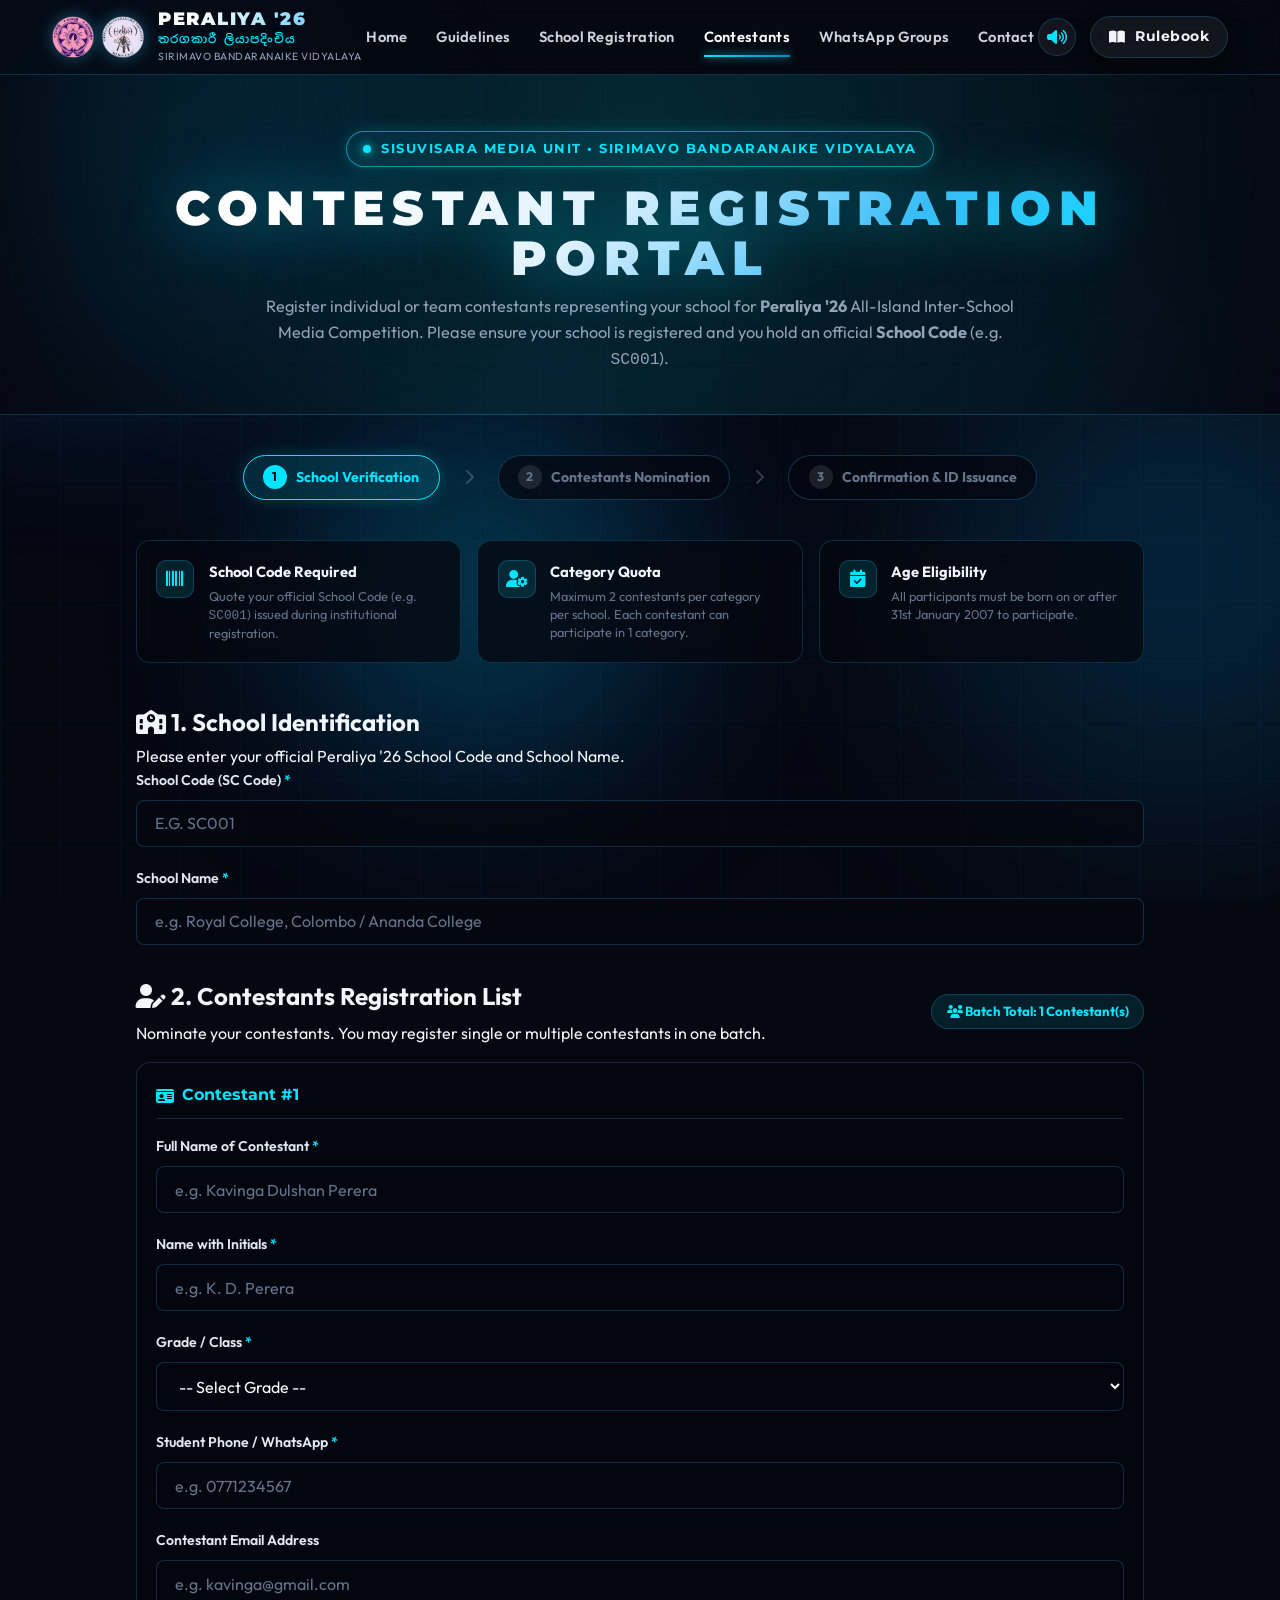
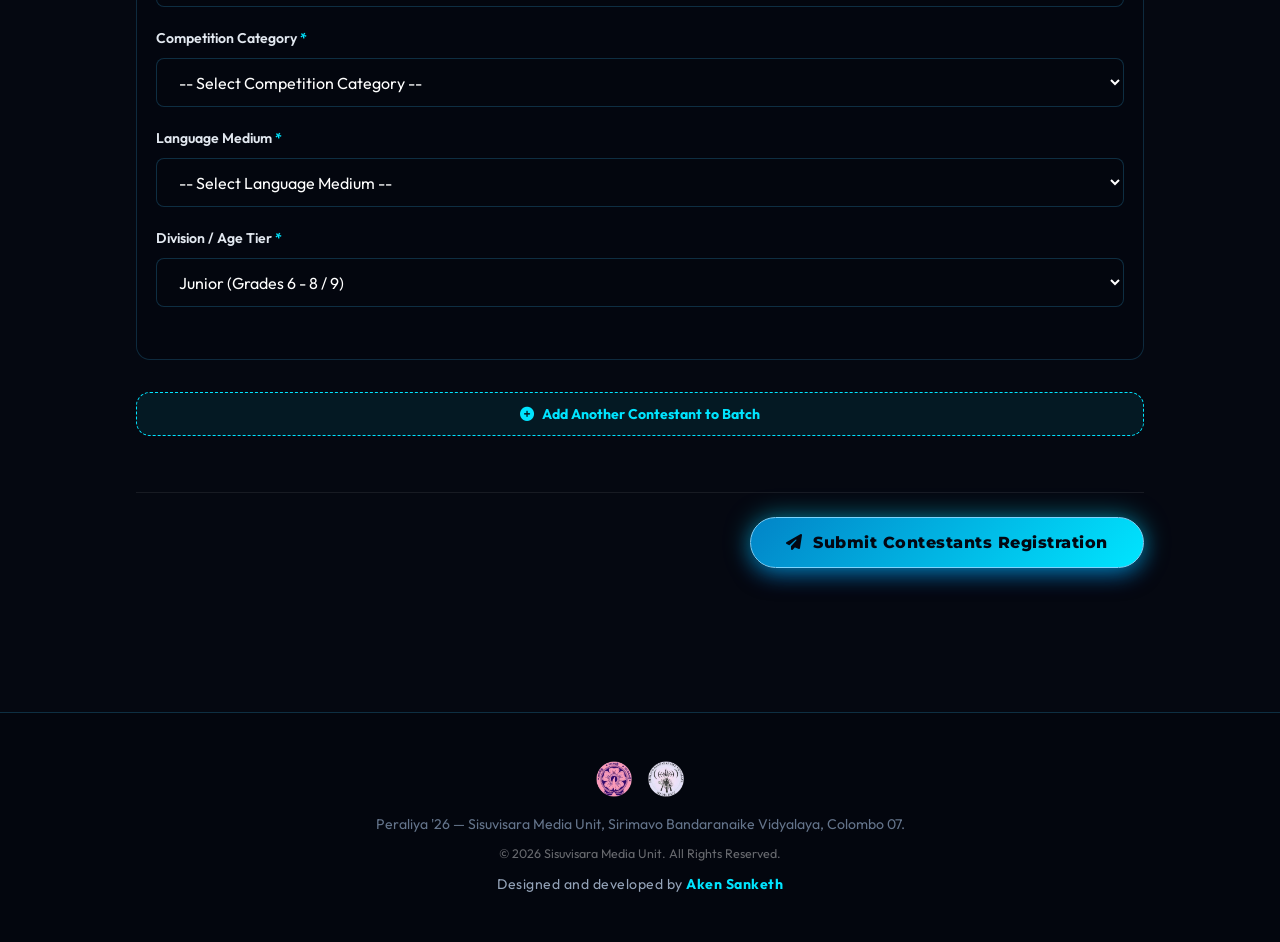
==== commit b10ecf23: "Add official WhatsApp Groups page and dynamic contestant group join links after registration" ====
--- a/contestants.html
+++ b/contestants.html
@@ -254,6 +254,7 @@
           <a href="guidelines.html" class="nav-link">Guidelines</a>
           <a href="index.html#register" class="nav-link">School Registration</a>
           <a href="contestants.html" class="nav-link active">Contestants</a>
+          <a href="whatsapp-groups.html" class="nav-link">WhatsApp Groups</a>
           <a href="index.html#contact" class="nav-link">Contact</a>
         </nav>
 
@@ -283,6 +284,7 @@
         <a href="guidelines.html">Rules &amp; Regulations</a>
         <a href="index.html#register">School Registration</a>
         <a href="contestants.html">Contestant Registration</a>
+        <a href="whatsapp-groups.html">WhatsApp Groups</a>
         <a href="index.html#contact">Contact Unit</a>
       </div>
     </div>
@@ -1088,11 +1090,43 @@
       submitBtn.innerHTML = '<i class="fa-solid fa-circle-check"></i> Submitted Successfully';
     });
 
+    const WHATSAPP_LINKS_MAP = {
+      'News Presenting': {
+        'Sinhala': { title: 'Sinhala News Presenting', url: 'https://chat.whatsapp.com/L8ITsI4qoBNB4Ntnwhq60p' },
+        'English': { title: 'English News Presenting', url: 'https://chat.whatsapp.com/L6NAOpf18dk1JkuRKFtrDv' }
+      },
+      'News Editing': {
+        'Sinhala': { title: 'Sinhala News Editing', url: 'https://chat.whatsapp.com/EBeMftmcFQRIdYe26aX7fU' },
+        'English': { title: 'English News Editing', url: 'https://chat.whatsapp.com/L0D0xoa2L6pL2qSq4K15Le' }
+      },
+      'Program Presenting': {
+        'Sinhala': { title: 'Sinhala Program Presenting', url: 'https://chat.whatsapp.com/EHSBiVSkTmCLuAbUY0Fdli' },
+        'English': { title: 'English Program Presenting', url: 'https://chat.whatsapp.com/LFZhSorlamAAYQ8AFX8cWT' }
+      },
+      'Dubbing': {
+        'Sinhala': { title: 'English Dubbing', url: 'https://chat.whatsapp.com/FmzjQcZqWfmCBHaKa22Jx3' },
+        'English': { title: 'English Dubbing', url: 'https://chat.whatsapp.com/FmzjQcZqWfmCBHaKa22Jx3' }
+      },
+      'Sports Commentary': {
+        'Sinhala': { title: 'Sinhala Sports Commentary', url: 'https://chat.whatsapp.com/JYrzZtV4jhzHPIT92ypkbe' },
+        'English': { title: 'English Sports Commentary', url: 'https://chat.whatsapp.com/HuQEsEqEVpO5XavY3uoVKn' }
+      },
+      'Cartoon Drawing': { title: 'Cartoon Drawing', url: 'https://chat.whatsapp.com/CnMVIMkpR72LwDYYq7TSVF' },
+      'Photography': { title: 'Photography', url: 'https://chat.whatsapp.com/FSe9PD8Bh5x65gmlqaqHkM' },
+      'Videography': { title: 'Videography', url: 'https://chat.whatsapp.com/KNnAkTqj7exE5Z2o2fyFCL' },
+      'Technical': { title: 'Technical', url: 'https://chat.whatsapp.com/GjpZAOEsJIBJEJH3PBMET7' },
+      'Graphic Designing': { title: 'Graphic Designing', url: 'https://chat.whatsapp.com/KZL0ePJE2ezBUTX6muXhNv' }
+    };
+
     function showSuccessModal(schoolName, contestantsList, schoolCode) {
       document.getElementById('modal-school-display').innerText = `${schoolName} (${schoolCode.toUpperCase()})`;
       
       const listContainer = document.getElementById('modal-contestants-list');
       listContainer.innerHTML = '';
+
+      const waLinksContainer = document.getElementById('modal-whatsapp-links');
+      waLinksContainer.innerHTML = '';
+      const addedWaUrls = new Set();
 
       contestantsList.forEach(c => {
         const row = document.createElement('div');
@@ -1108,7 +1142,38 @@
           </div>
         `;
         listContainer.appendChild(row);
+
+        // Find relevant WhatsApp group
+        const catGroup = WHATSAPP_LINKS_MAP[c.category];
+        let targetWa = null;
+        if (catGroup) {
+          if (catGroup.url) {
+            targetWa = catGroup;
+          } else if (c.medium && catGroup[c.medium]) {
+            targetWa = catGroup[c.medium];
+          } else {
+            targetWa = catGroup['Sinhala'] || catGroup['English'];
+          }
+        }
+
+        if (targetWa && !addedWaUrls.has(targetWa.url)) {
+          addedWaUrls.add(targetWa.url);
+          const btn = document.createElement('a');
+          btn.href = targetWa.url;
+          btn.target = '_blank';
+          btn.rel = 'noopener noreferrer';
+          btn.style.cssText = 'display: inline-flex; align-items: center; gap: 0.5rem; background: linear-gradient(135deg, #25d366, #128c7e); color: #fff; font-weight: 700; font-size: 0.85rem; padding: 0.6rem 1rem; border-radius: 9999px; text-decoration: none; margin: 0.25rem; box-shadow: 0 4px 15px rgba(37,211,102,0.3);';
+          btn.innerHTML = `<i class="fa-brands fa-whatsapp"></i> Join ${targetWa.title} Group`;
+          waLinksContainer.appendChild(btn);
+        }
       });
+
+      // Add direct button to open the complete WhatsApp Groups directory page
+      const directoryBtn = document.createElement('a');
+      directoryBtn.href = `whatsapp-groups.html?school=${encodeURIComponent(schoolCode)}`;
+      directoryBtn.style.cssText = 'display: inline-flex; align-items: center; gap: 0.5rem; background: rgba(0, 229, 255, 0.15); border: 1px solid var(--border-cyan); color: var(--color-cyan); font-weight: 700; font-size: 0.85rem; padding: 0.6rem 1rem; border-radius: 9999px; text-decoration: none; margin: 0.25rem;';
+      directoryBtn.innerHTML = `<i class="fa-solid fa-layer-group"></i> Open All WhatsApp Groups Page`;
+      waLinksContainer.appendChild(directoryBtn);
 
       const modal = document.getElementById('contestants-success-modal');
       modal.style.display = 'flex';
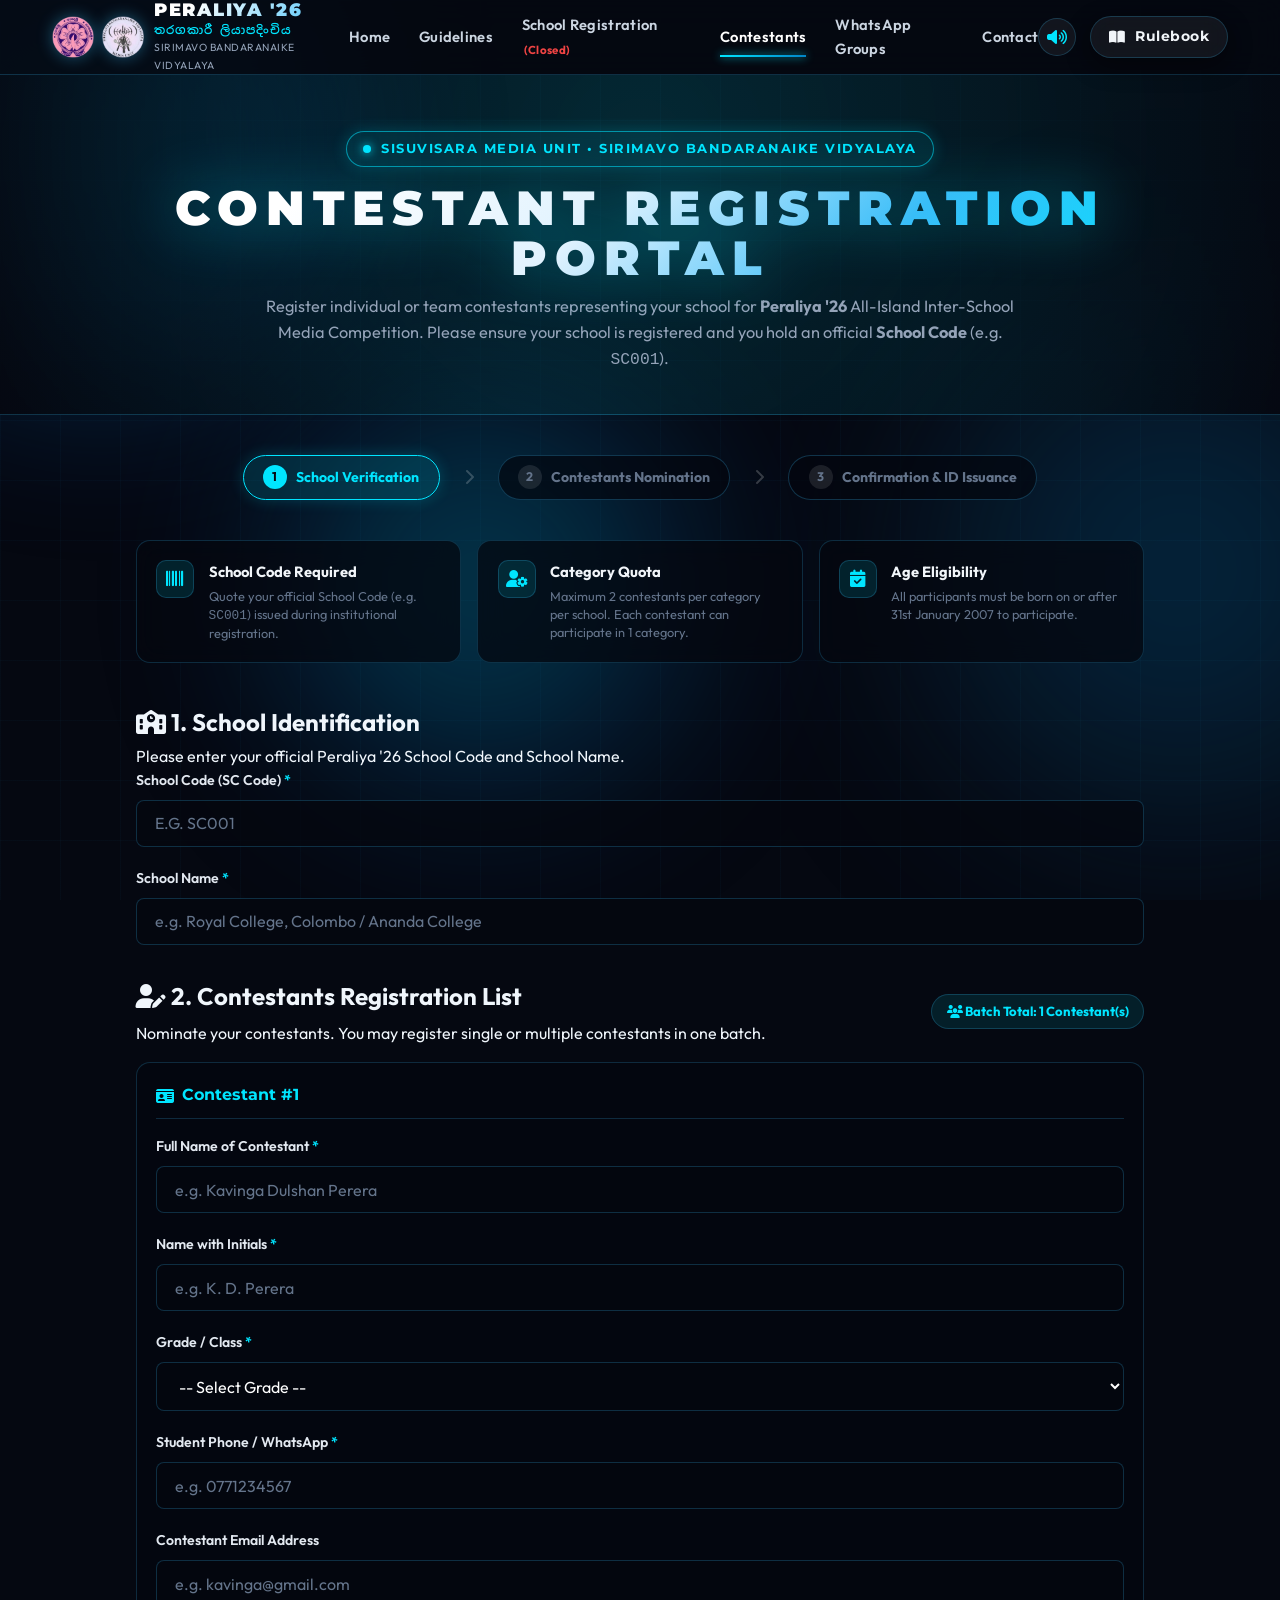
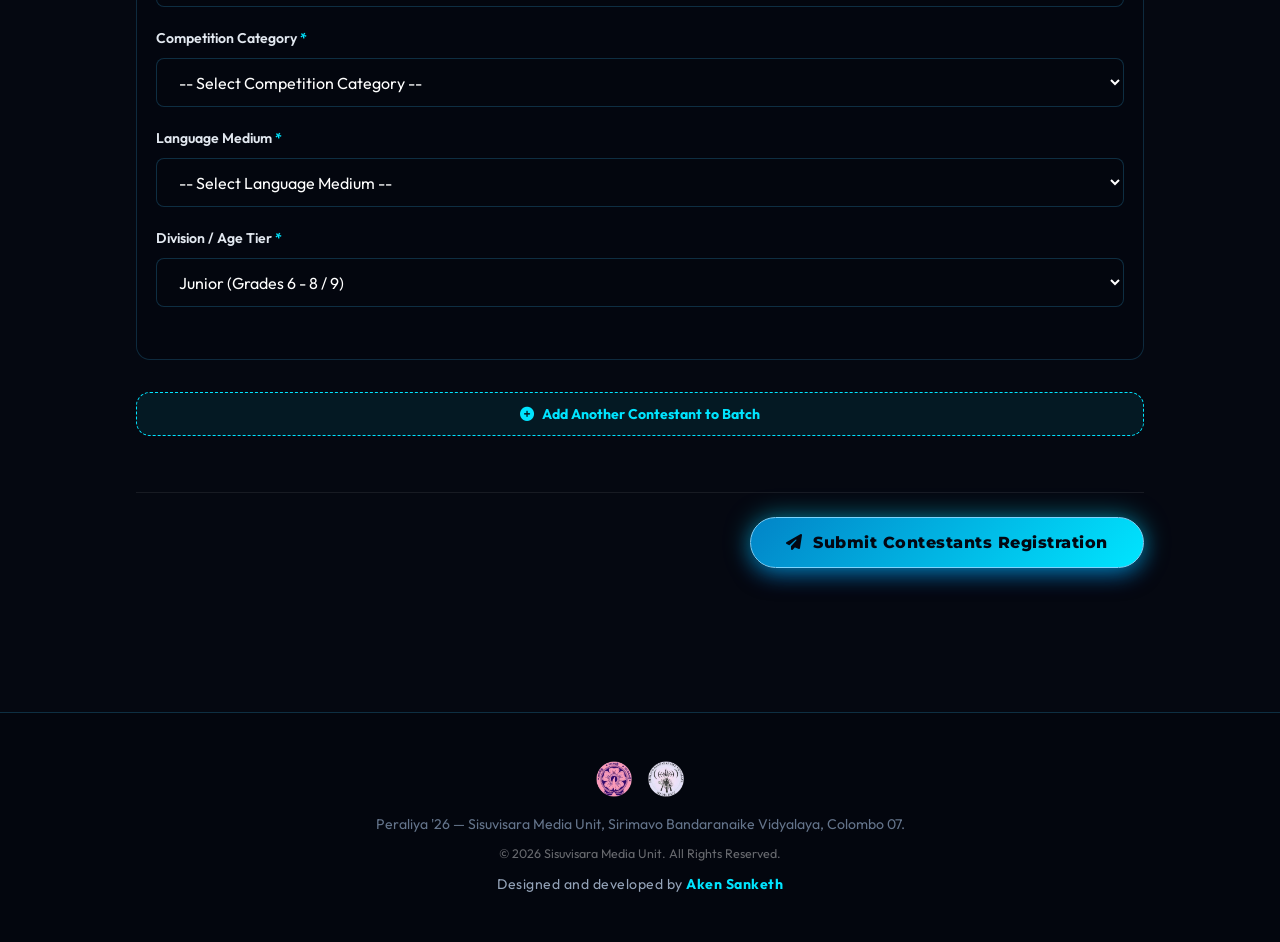
==== commit 7e3b75b1: "Close submissions for school registrations" ====
--- a/contestants.html
+++ b/contestants.html
@@ -252,7 +252,7 @@
         <nav class="desktop-nav" aria-label="Main Navigation">
           <a href="index.html" class="nav-link">Home</a>
           <a href="guidelines.html" class="nav-link">Guidelines</a>
-          <a href="index.html#register" class="nav-link">School Registration</a>
+          <a href="index.html#register" class="nav-link">School Registration <span style="color: #ef4444; font-size: 0.72rem; font-weight: bold; margin-left: 2px;">(Closed)</span></a>
           <a href="contestants.html" class="nav-link active">Contestants</a>
           <a href="whatsapp-groups.html" class="nav-link">WhatsApp Groups</a>
           <a href="index.html#contact" class="nav-link">Contact</a>
@@ -282,7 +282,7 @@
       <div class="mobile-nav-links">
         <a href="index.html">Home</a>
         <a href="guidelines.html">Rules &amp; Regulations</a>
-        <a href="index.html#register">School Registration</a>
+        <a href="index.html#register">School Registration <span style="color: #ef4444; font-size: 0.75rem; font-weight: bold;">(Closed)</span></a>
         <a href="contestants.html">Contestant Registration</a>
         <a href="whatsapp-groups.html">WhatsApp Groups</a>
         <a href="index.html#contact">Contact Unit</a>
@@ -1114,7 +1114,7 @@
       'Cartoon Drawing': { title: 'Cartoon Drawing', url: 'https://chat.whatsapp.com/CnMVIMkpR72LwDYYq7TSVF' },
       'Photography': { title: 'Photography', url: 'https://chat.whatsapp.com/FSe9PD8Bh5x65gmlqaqHkM' },
       'Videography': { title: 'Videography', url: 'https://chat.whatsapp.com/KNnAkTqj7exE5Z2o2fyFCL' },
-      'Technical': { title: 'Technical', url: 'https://chat.whatsapp.com/GjpZAOEsJIBJEJH3PBMET7' },
+      'Technical': { title: 'Technical', url: 'https://chat.whatsapp.com/GjpZAOEsJlBJEJH3PBMET7' },
       'Graphic Designing': { title: 'Graphic Designing', url: 'https://chat.whatsapp.com/KZL0ePJE2ezBUTX6muXhNv' }
     };
 
